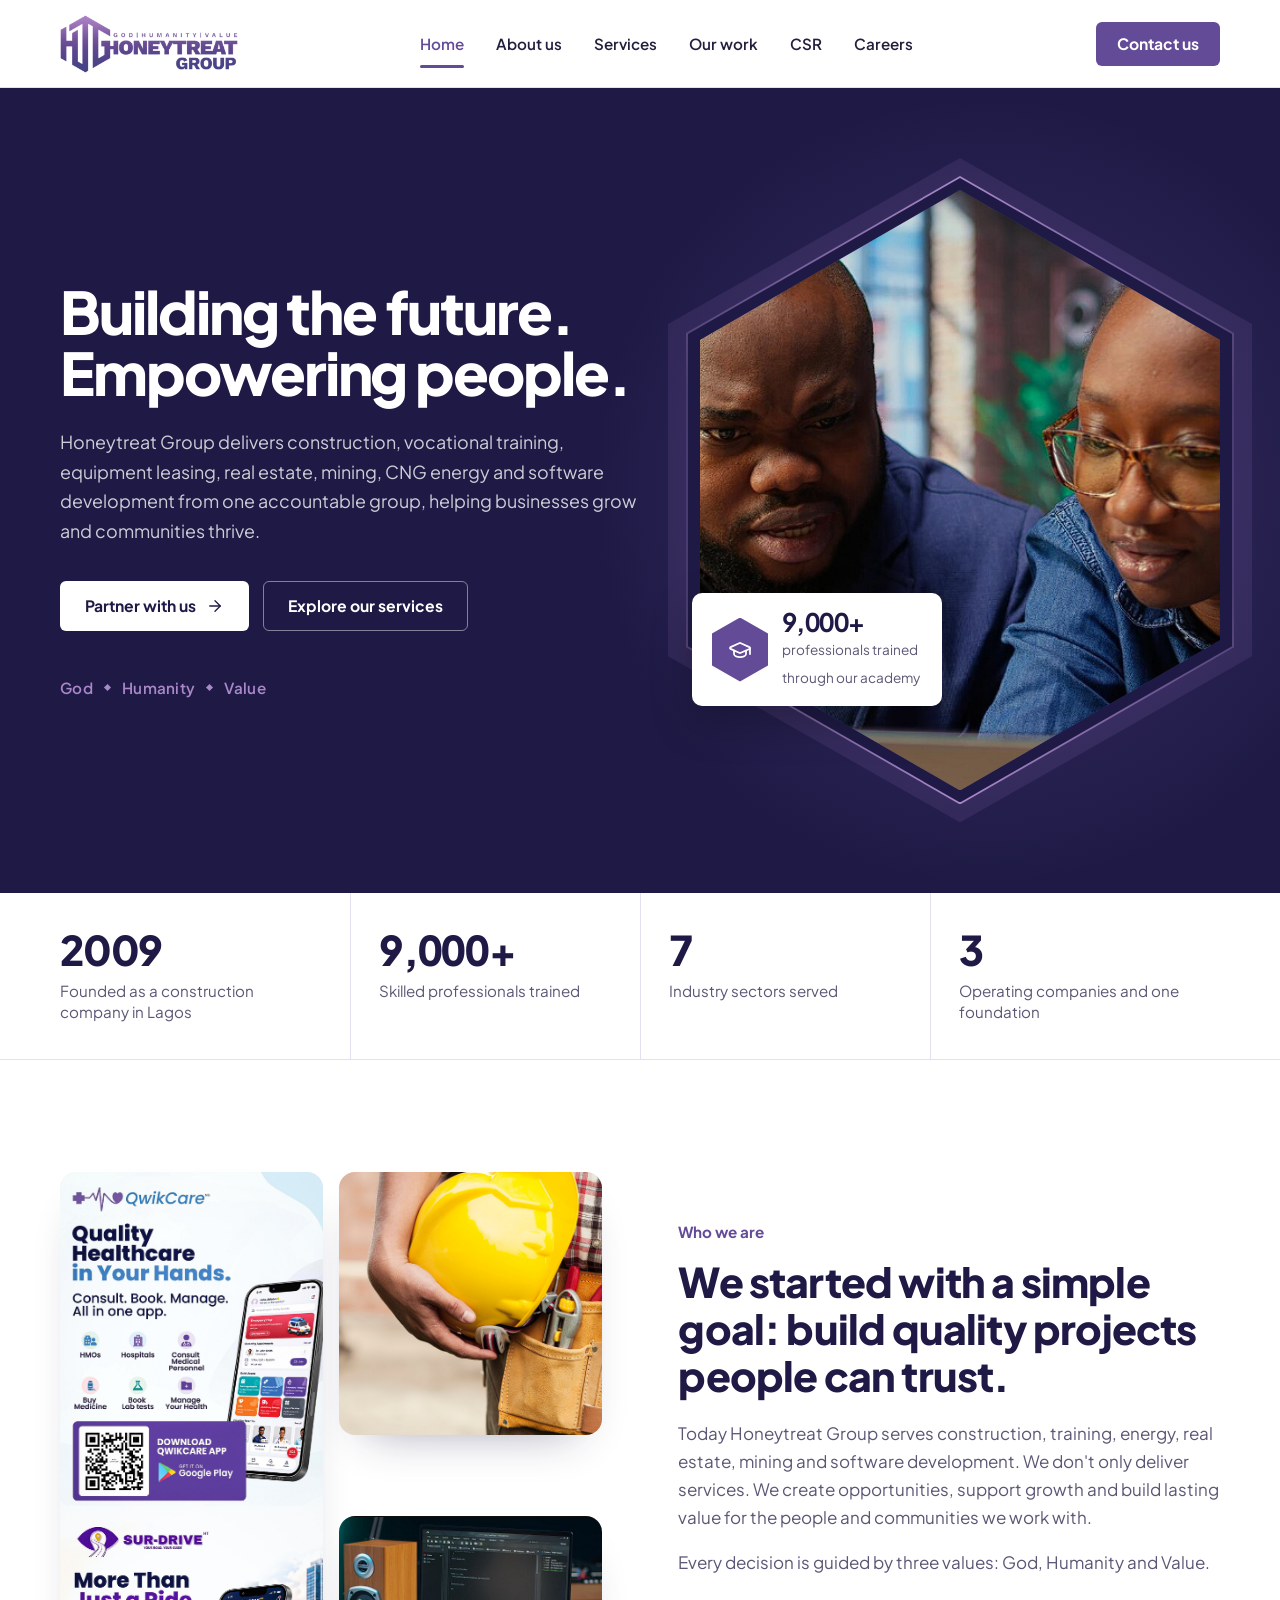
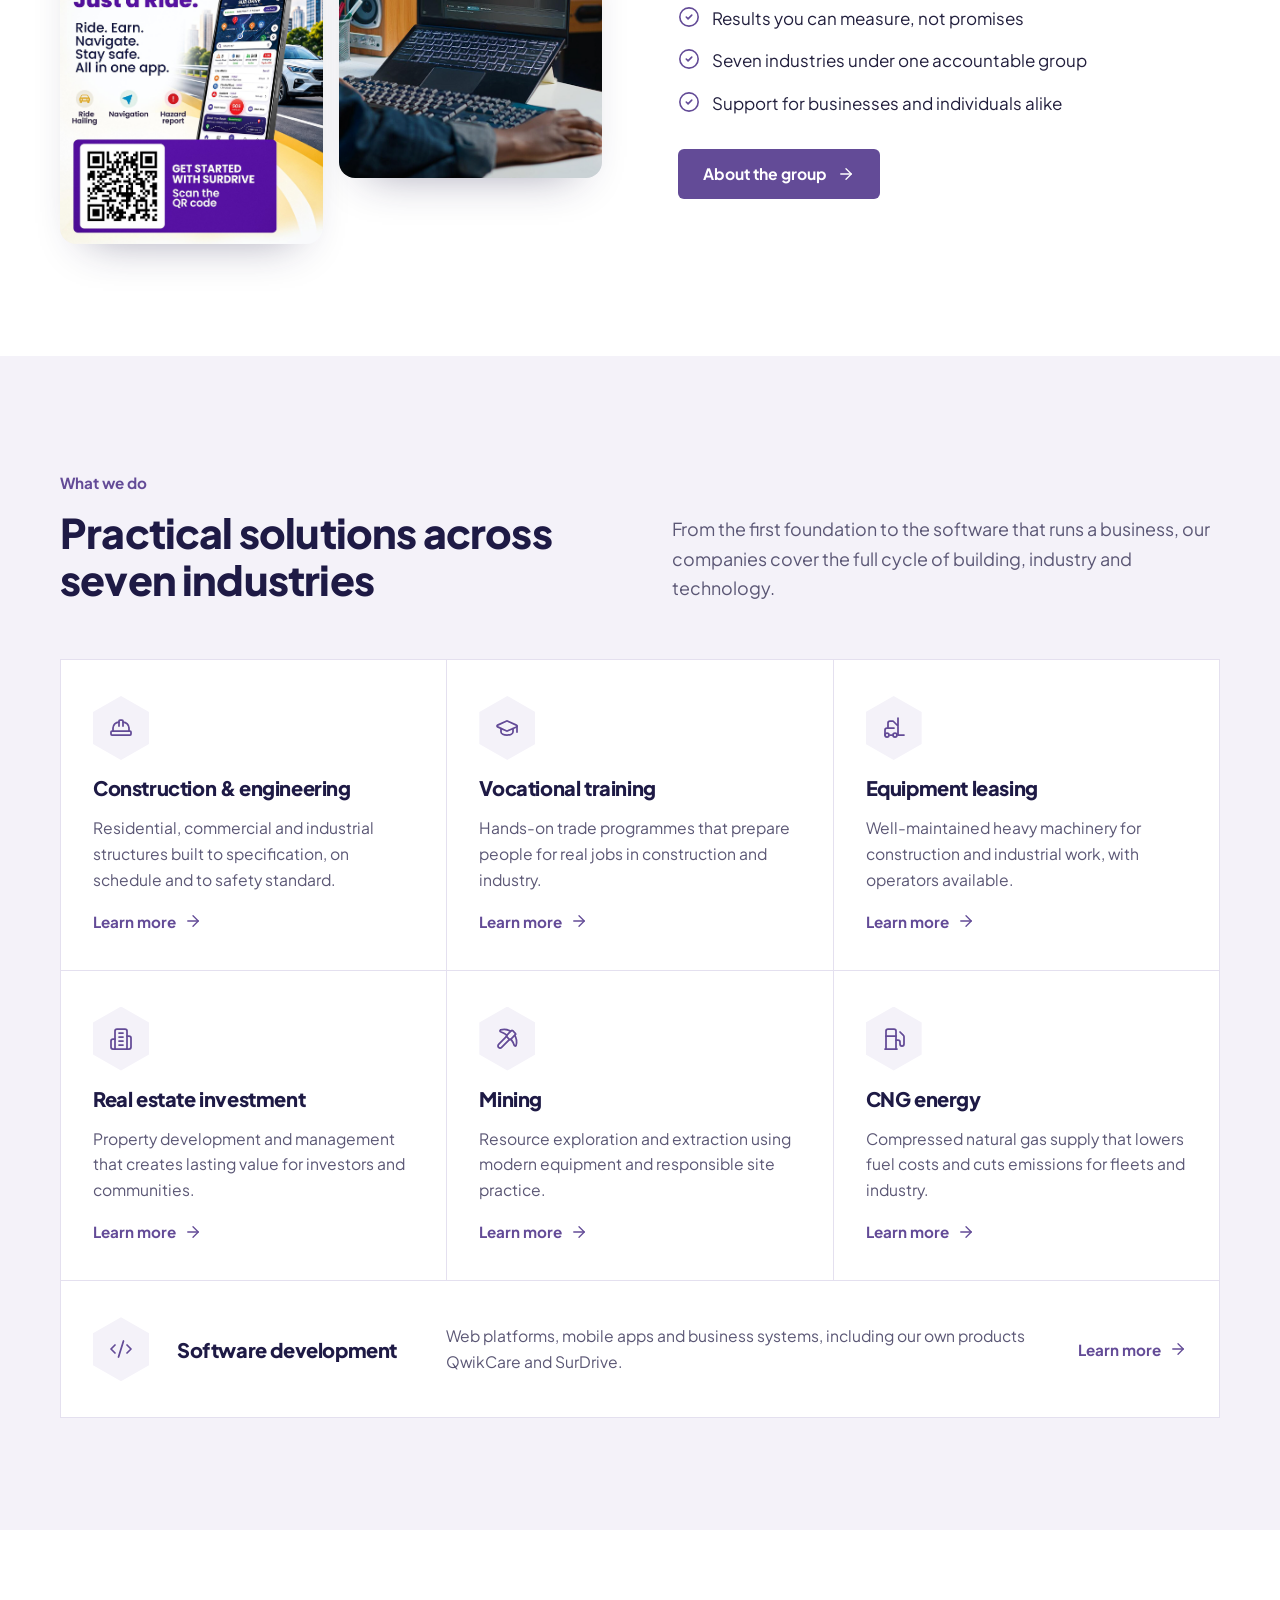
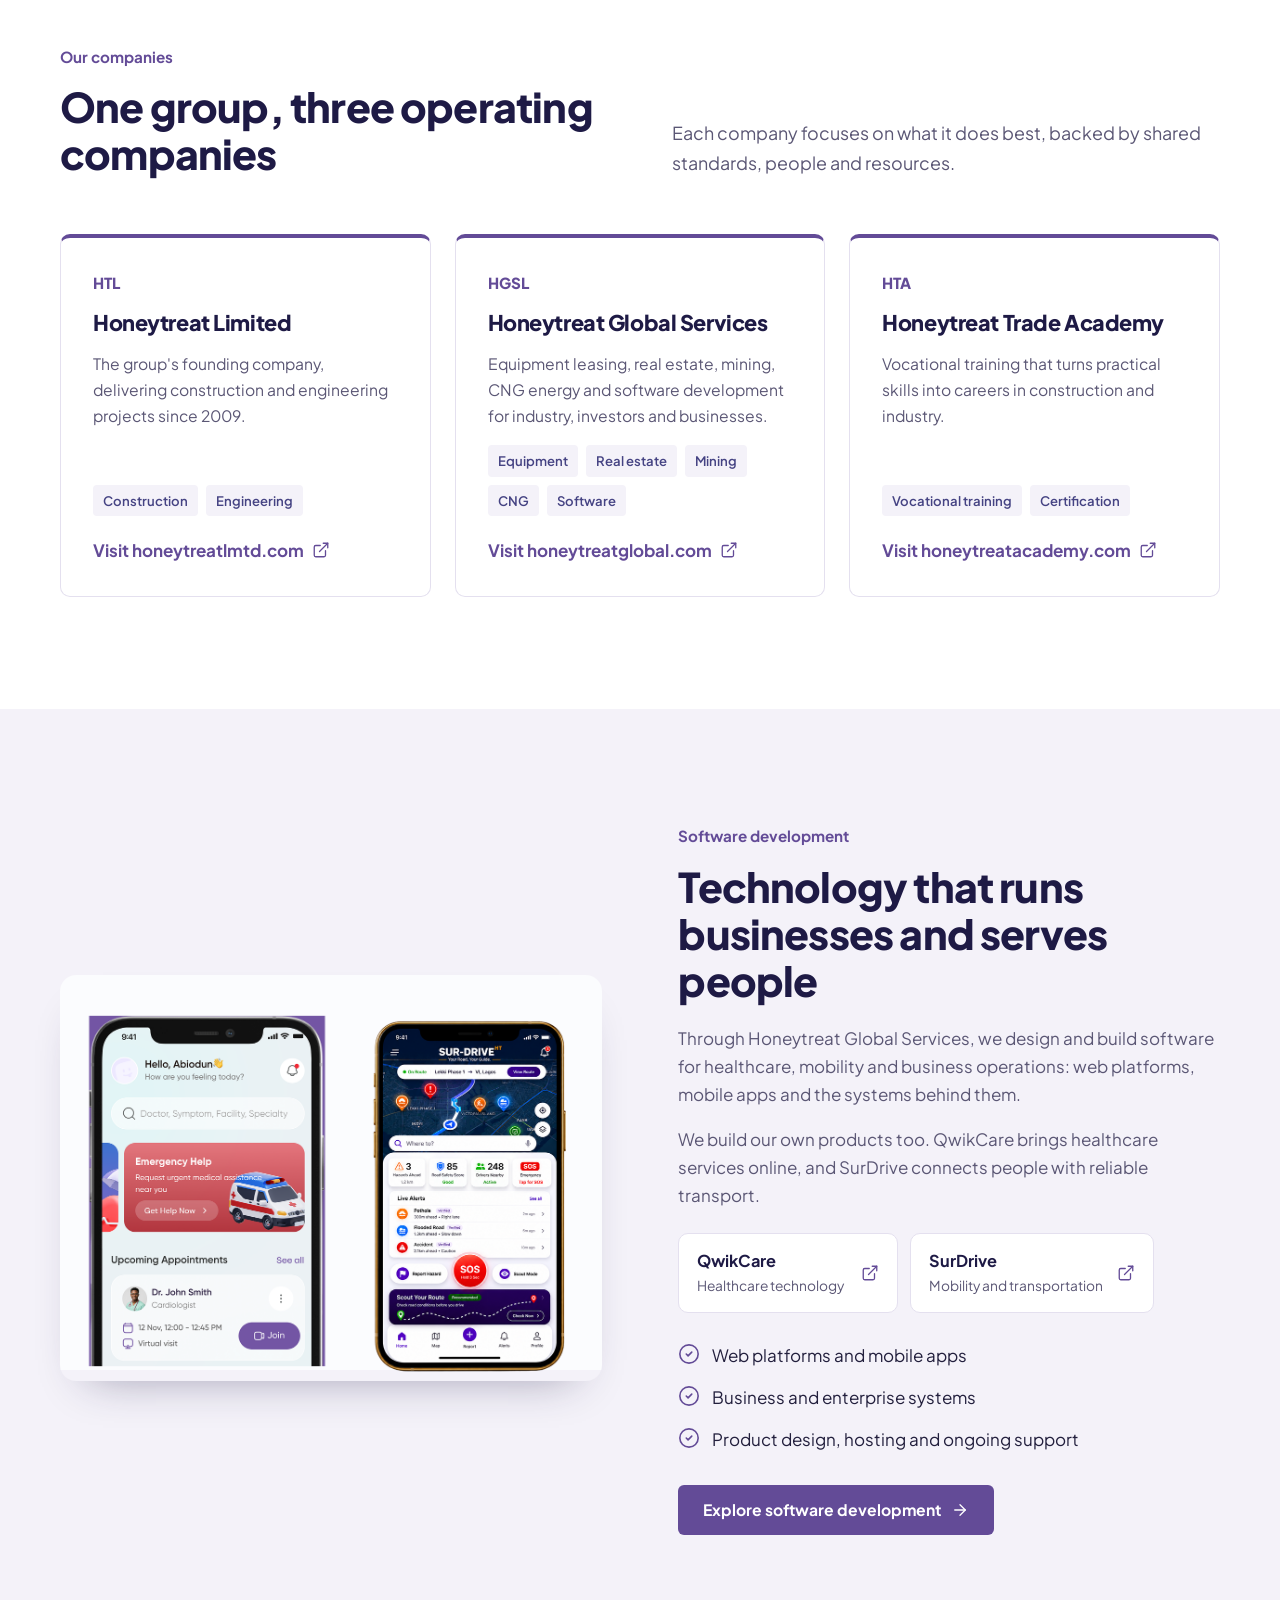
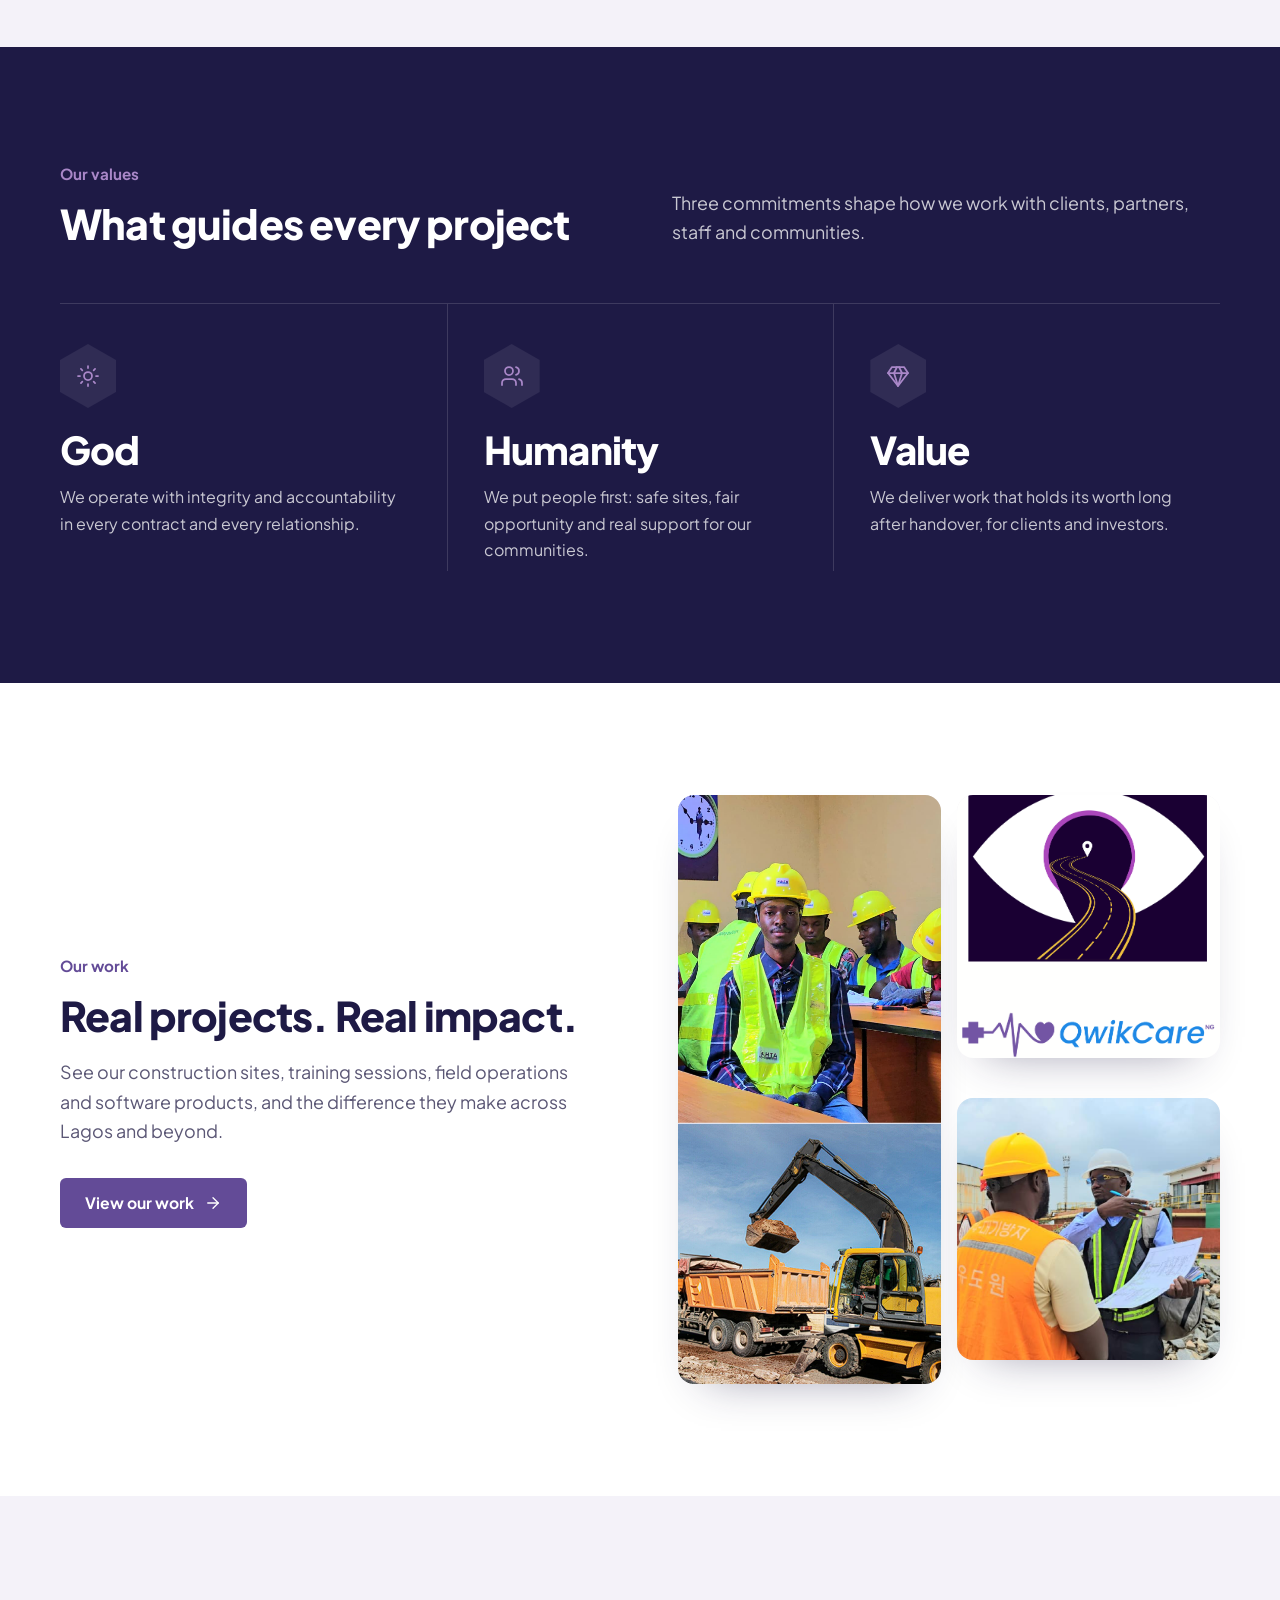
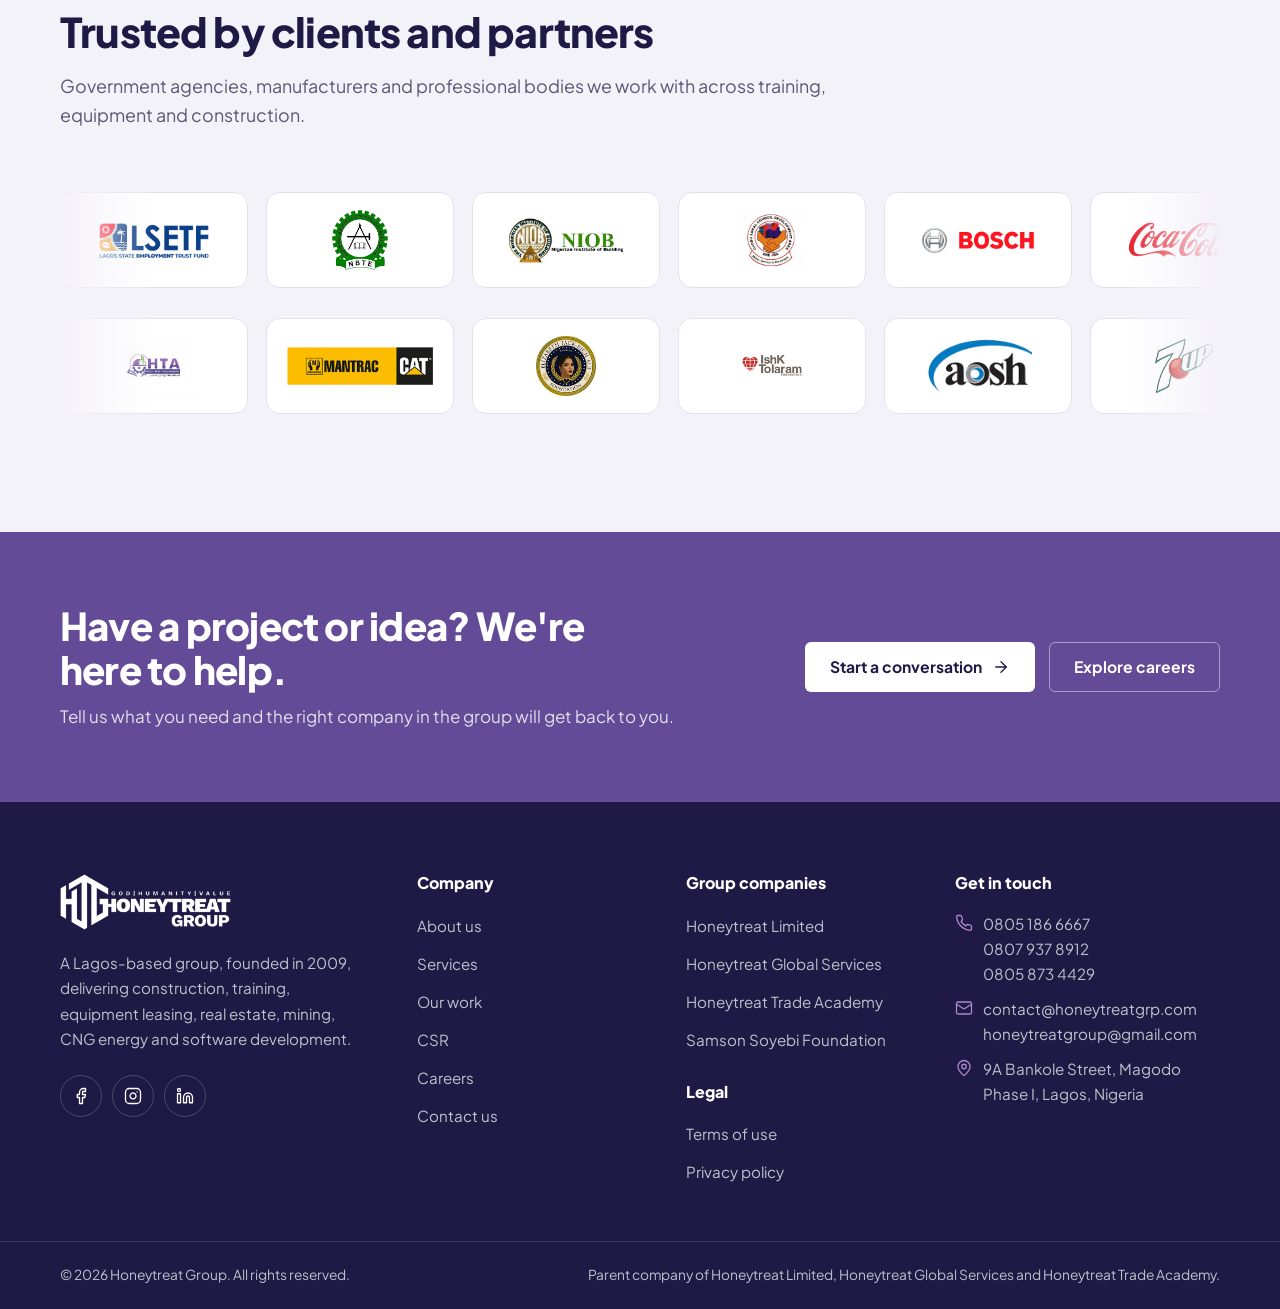
==== index.html @ 27838372 "Initial commit" ====
<!DOCTYPE html>
<html lang="en">
<head>
<meta charset="UTF-8">
<meta name="viewport" content="width=device-width, initial-scale=1">
<title>Honeytreat Group | Construction, training, energy and software in Nigeria</title>
<meta name="description" content="Honeytreat Group is a Lagos-based multi-industry group delivering construction, vocational training, equipment leasing, real estate, mining, CNG energy and software development since 2009.">
<meta name="theme-color" content="#1E1A45">
<link rel="canonical" href="https://honeytreatgrp.com/">
<meta property="og:type" content="website">
<meta property="og:site_name" content="Honeytreat Group">
<meta property="og:title" content="Honeytreat Group | Construction, training, energy and software in Nigeria">
<meta property="og:description" content="Honeytreat Group is a Lagos-based multi-industry group delivering construction, vocational training, equipment leasing, real estate, mining, CNG energy and software development since 2009.">
<meta property="og:url" content="https://honeytreatgrp.com/">
<meta property="og:image" content="https://honeytreatgrp.com/assets/img/htg-logo-color.png">
<meta name="robots" content="index, follow, max-image-preview:large, max-snippet:-1, max-video-preview:-1">
<meta name="author" content="Honeytreat Group">
<meta property="og:locale" content="en_NG">
<meta property="og:image:alt" content="Honeytreat Group logo">
<meta name="twitter:card" content="summary">
<link rel="icon" type="image/png" href="assets/img/favicon-64.png">
<link rel="apple-touch-icon" href="assets/img/apple-touch-icon.png">
<link rel="preconnect" href="https://fonts.googleapis.com">
<link rel="preconnect" href="https://fonts.gstatic.com" crossorigin>
<link href="https://fonts.googleapis.com/css2?family=Plus+Jakarta+Sans:wght@400;500;600;700;800&display=swap" rel="stylesheet">
<link rel="stylesheet" href="assets/css/styles.css">
<link rel="stylesheet" href="assets/css/enhancements.css">
<script src="assets/js/image-fallback.js"></script>
<script type="application/ld+json">
{
  "@context": "https://schema.org",
  "@graph": [
    {
      "@type": "Organization",
      "@id": "https://honeytreatgrp.com/#organization",
      "name": "Honeytreat Group",
      "alternateName": "HTG",
      "url": "https://honeytreatgrp.com/",
      "logo": "https://honeytreatgrp.com/assets/img/apple-touch-icon.png",
      "image": "https://honeytreatgrp.com/assets/img/htg-logo-color.png",
      "slogan": "Building the future. Empowering people.",
      "description": "Lagos-based multi-industry group, founded in 2009, delivering construction, vocational training, equipment leasing, real estate, mining, CNG energy and software development.",
      "sameAs": [
        "https://www.linkedin.com/company/honeytreat-group/",
        "https://www.instagram.com/honeytreatgroup/"
      ],
      "foundingDate": "2009",
      "email": "contact@honeytreatgrp.com",
      "telephone": "+2348051866667",
      "areaServed": { "@type": "Country", "name": "Nigeria" },
      "address": {
        "@type": "PostalAddress",
        "streetAddress": "9A Bankole Street, Magodo Phase I",
        "addressLocality": "Lagos",
        "addressRegion": "Lagos",
        "addressCountry": "NG"
      },
      "contactPoint": [
        { "@type": "ContactPoint", "telephone": "+2348051866667", "contactType": "customer service", "areaServed": "NG", "availableLanguage": "English" },
        { "@type": "ContactPoint", "telephone": "+2348079378912", "contactType": "sales", "areaServed": "NG", "availableLanguage": "English" }
      ],
      "subOrganization": [
        { "@type": "Organization", "name": "Honeytreat Limited", "url": "https://honeytreatlmtd.com" },
        { "@type": "Organization", "name": "Honeytreat Global Services", "url": "https://honeytreatglobal.com" },
        { "@type": "EducationalOrganization", "name": "Honeytreat Trade Academy", "url": "https://honeytreatacademy.com" },
        { "@type": "NGO", "name": "Samson Soyebi Foundation", "url": "https://samsonsoyebi.com" }
      ],
      "hasOfferCatalog": {
        "@type": "OfferCatalog",
        "name": "Honeytreat Group services",
        "itemListElement": [
          { "@type": "Offer", "itemOffered": { "@type": "Service", "name": "Construction and engineering", "url": "https://honeytreatgrp.com/services.html#construction" } },
          { "@type": "Offer", "itemOffered": { "@type": "Service", "name": "Vocational training", "url": "https://honeytreatgrp.com/services.html#training" } },
          { "@type": "Offer", "itemOffered": { "@type": "Service", "name": "Equipment leasing", "url": "https://honeytreatgrp.com/services.html#leasing" } },
          { "@type": "Offer", "itemOffered": { "@type": "Service", "name": "Real estate investment", "url": "https://honeytreatgrp.com/services.html#real-estate" } },
          { "@type": "Offer", "itemOffered": { "@type": "Service", "name": "Mining", "url": "https://honeytreatgrp.com/services.html#mining" } },
          { "@type": "Offer", "itemOffered": { "@type": "Service", "name": "CNG energy", "url": "https://honeytreatgrp.com/services.html#cng" } },
          { "@type": "Offer", "itemOffered": { "@type": "Service", "name": "Software development", "url": "https://honeytreatgrp.com/services.html#software" } }
        ]
      }
    },
    {
      "@type": "WebSite",
      "@id": "https://honeytreatgrp.com/#website",
      "url": "https://honeytreatgrp.com/",
      "name": "Honeytreat Group",
      "inLanguage": "en-NG",
      "publisher": { "@id": "https://honeytreatgrp.com/#organization" }
    }
  ]
}
</script>
</head>
<body>
<a class="skip-link" href="#main">Skip to content</a>
<header class="site-header">
  <div class="container header-inner">
    <a class="brand" href="index.html" aria-label="Honeytreat Group home">
      <img src="assets/img/htg-logo-color.png" alt="Honeytreat Group" width="177" height="58">
    </a>
    <nav class="main-nav" aria-label="Main"><a href="index.html" aria-current="page">Home</a><a href="about.html">About us</a><a href="services.html">Services</a><a href="work.html">Our work</a><a href="csr.html">CSR</a><a href="careers.html">Careers</a></nav>
    <a class="btn btn-primary header-cta" href="contact.html">Contact us</a>
    <button class="nav-toggle" type="button" aria-controls="mobile-nav" aria-expanded="false" aria-label="Open menu">
      <svg class="icon i-open"  viewBox="0 0 24 24" fill="none" stroke="currentColor" stroke-width="1.75" stroke-linecap="round" stroke-linejoin="round" aria-hidden="true" focusable="false"><path d="M4 6h16"/><path d="M4 12h16"/><path d="M4 18h16"/></svg><svg class="icon i-close" style="display:none"  viewBox="0 0 24 24" fill="none" stroke="currentColor" stroke-width="1.75" stroke-linecap="round" stroke-linejoin="round" aria-hidden="true" focusable="false"><path d="M18 6 6 18"/><path d="m6 6 12 12"/></svg>
    </button>
  </div>
</header>
<nav class="mobile-nav" id="mobile-nav" aria-label="Mobile">
  <a class="m-link" href="index.html" aria-current="page"><span>Home</span><svg class="icon icon-sm"  viewBox="0 0 24 24" fill="none" stroke="currentColor" stroke-width="1.75" stroke-linecap="round" stroke-linejoin="round" aria-hidden="true" focusable="false"><path d="M5 12h14"/><path d="m12 5 7 7-7 7"/></svg></a><a class="m-link" href="about.html"><span>About us</span><svg class="icon icon-sm"  viewBox="0 0 24 24" fill="none" stroke="currentColor" stroke-width="1.75" stroke-linecap="round" stroke-linejoin="round" aria-hidden="true" focusable="false"><path d="M5 12h14"/><path d="m12 5 7 7-7 7"/></svg></a><a class="m-link" href="services.html"><span>Services</span><svg class="icon icon-sm"  viewBox="0 0 24 24" fill="none" stroke="currentColor" stroke-width="1.75" stroke-linecap="round" stroke-linejoin="round" aria-hidden="true" focusable="false"><path d="M5 12h14"/><path d="m12 5 7 7-7 7"/></svg></a><a class="m-link" href="work.html"><span>Our work</span><svg class="icon icon-sm"  viewBox="0 0 24 24" fill="none" stroke="currentColor" stroke-width="1.75" stroke-linecap="round" stroke-linejoin="round" aria-hidden="true" focusable="false"><path d="M5 12h14"/><path d="m12 5 7 7-7 7"/></svg></a><a class="m-link" href="csr.html"><span>CSR</span><svg class="icon icon-sm"  viewBox="0 0 24 24" fill="none" stroke="currentColor" stroke-width="1.75" stroke-linecap="round" stroke-linejoin="round" aria-hidden="true" focusable="false"><path d="M5 12h14"/><path d="m12 5 7 7-7 7"/></svg></a><a class="m-link" href="careers.html"><span>Careers</span><svg class="icon icon-sm"  viewBox="0 0 24 24" fill="none" stroke="currentColor" stroke-width="1.75" stroke-linecap="round" stroke-linejoin="round" aria-hidden="true" focusable="false"><path d="M5 12h14"/><path d="m12 5 7 7-7 7"/></svg></a>
  <a class="m-link" href="contact.html"><span>Contact us</span><svg class="icon icon-sm"  viewBox="0 0 24 24" fill="none" stroke="currentColor" stroke-width="1.75" stroke-linecap="round" stroke-linejoin="round" aria-hidden="true" focusable="false"><path d="M5 12h14"/><path d="m12 5 7 7-7 7"/></svg></a>
  <a class="btn btn-primary btn-block" href="tel:08051866667"><svg class="icon"  viewBox="0 0 24 24" fill="none" stroke="currentColor" stroke-width="1.75" stroke-linecap="round" stroke-linejoin="round" aria-hidden="true" focusable="false"><path d="M22 16.92v3a2 2 0 0 1-2.18 2 19.79 19.79 0 0 1-8.63-3.07 19.5 19.5 0 0 1-6-6 19.79 19.79 0 0 1-3.07-8.67A2 2 0 0 1 4.11 2h3a2 2 0 0 1 2 1.72 12.84 12.84 0 0 0 .7 2.81 2 2 0 0 1-.45 2.11L8.09 9.91a16 16 0 0 0 6 6l1.27-1.27a2 2 0 0 1 2.11-.45 12.84 12.84 0 0 0 2.81.7A2 2 0 0 1 22 16.92z"/></svg><span>Call 0805 186 6667</span></a>
  <div class="m-contact"><a href="mailto:contact@honeytreatgrp.com">contact@honeytreatgrp.com</a><span>9A Bankole Street, Magodo Phase I, Lagos, Nigeria</span></div>
  <div class="socials m-socials"><a href="#" aria-label="Honeytreat Group on Facebook"><svg class="icon"  viewBox="0 0 24 24" fill="none" stroke="currentColor" stroke-width="1.75" stroke-linecap="round" stroke-linejoin="round" aria-hidden="true" focusable="false"><path d="M18 2h-3a5 5 0 0 0-5 5v3H7v4h3v8h4v-8h3l1-4h-4V7a1 1 0 0 1 1-1h3z"/></svg></a><a href="https://www.instagram.com/honeytreatgroup/" target="_blank" rel="me noopener" aria-label="Honeytreat Group on Instagram (opens in a new tab)"><svg class="icon"  viewBox="0 0 24 24" fill="none" stroke="currentColor" stroke-width="1.75" stroke-linecap="round" stroke-linejoin="round" aria-hidden="true" focusable="false"><rect x="2" y="2" width="20" height="20" rx="5"/><path d="M16 11.37A4 4 0 1 1 12.63 8 4 4 0 0 1 16 11.37z"/><path d="M17.5 6.5h.01"/></svg></a><a href="https://www.linkedin.com/company/honeytreat-group/" target="_blank" rel="me noopener" aria-label="Honeytreat Group on LinkedIn (opens in a new tab)"><svg class="icon"  viewBox="0 0 24 24" fill="none" stroke="currentColor" stroke-width="1.75" stroke-linecap="round" stroke-linejoin="round" aria-hidden="true" focusable="false"><path d="M16 8a6 6 0 0 1 6 6v7h-4v-7a2 2 0 0 0-2-2 2 2 0 0 0-2 2v7h-4v-7a6 6 0 0 1 6-6z"/><rect x="2" y="9" width="4" height="12"/><circle cx="4" cy="4" r="2"/></svg></a></div>
</nav>
<main id="main">
<section class="hero">
  <div class="container hero-grid">
    <div class="hero-seq">
      <h1 class="display"><span>Building the future.</span> <span>Empowering people.</span></h1>
      <p class="lead">Honeytreat Group delivers construction, vocational training, equipment leasing, real estate, mining, CNG energy and software development from one accountable group, helping businesses grow and communities thrive.</p>
      <div class="btn-row">
        <a class="btn btn-light" href="contact.html"><span>Partner with us</span><svg class="icon"  viewBox="0 0 24 24" fill="none" stroke="currentColor" stroke-width="1.75" stroke-linecap="round" stroke-linejoin="round" aria-hidden="true" focusable="false"><path d="M5 12h14"/><path d="m12 5 7 7-7 7"/></svg></a>
        <a class="btn btn-ghost-light" href="services.html">Explore our services</a>
      </div>
      <div class="hero-values" aria-label="Our values"><span>God</span><i></i><span>Humanity</span><i></i><span>Value</span></div>
    </div>
    <div class="hex-media">
      <div class="hex-outline" aria-hidden="true"></div>
      <div class="hex-img"><img src="assets/img/site/home-hero.jpg" data-fallback="https://images.unsplash.com/photo-1504307651254-35680f356dfd?auto=format&fit=crop&w=1000&q=80" alt="Honeytreat construction team on site" fetchpriority="high" width="520" height="600"></div>
      <div class="hex-badge"><span class="hex-icon solid"><svg class="icon"  viewBox="0 0 24 24" fill="none" stroke="currentColor" stroke-width="1.75" stroke-linecap="round" stroke-linejoin="round" aria-hidden="true" focusable="false"><path d="M21.42 10.922a1 1 0 0 0-.019-1.838L12.83 5.18a2 2 0 0 0-1.66 0L2.6 9.08a1 1 0 0 0 0 1.832l8.57 3.908a2 2 0 0 0 1.66 0z"/><path d="M22 10v6"/><path d="M6 12.5V16a6 3 0 0 0 12 0v-3.5"/></svg></span><div><strong>9,000+</strong><span>professionals trained through our academy</span></div></div>
    </div>
  </div>
</section>

<section class="facts" aria-label="Group at a glance">
  <div class="container facts-grid">
    <div class="fact"><strong>2009</strong><span>Founded as a construction company in Lagos</span></div>
    <div class="fact"><strong>9,000+</strong><span>Skilled professionals trained</span></div>
    <div class="fact"><strong>7</strong><span>Industry sectors served</span></div>
    <div class="fact"><strong>3</strong><span>Operating companies and one foundation</span></div>
  </div>
</section>

<section class="section">
  <div class="container split">
    <div class="mosaic">
      <div class="media ratio-3-4"><img src="assets/img/site/home-about-1.jpg" data-fallback="https://images.unsplash.com/photo-1504307651254-35680f356dfd?auto=format&fit=crop&w=700&q=80" alt="Construction crew reviewing plans" loading="lazy" width="350" height="467"></div>
      <div class="media ratio-1"><img src="assets/img/site/home-about-2.jpg" data-fallback="https://images.unsplash.com/photo-1524178232363-1fb2b075b655?auto=format&fit=crop&w=500&q=80" alt="Trainees in a classroom session" loading="lazy" width="250" height="250"></div>
      <div class="media ratio-1"><img src="assets/img/site/home-about-3.jpg" data-fallback="https://images.unsplash.com/photo-1486325212027-8081e485255e?auto=format&fit=crop&w=500&q=80" alt="Completed commercial building" loading="lazy" width="250" height="250"></div>
    </div>
    <div>
      <span class="kicker">Who we are</span>
      <h2 class="h2">We started with a simple goal: build quality projects people can trust.</h2>
      <div class="prose" style="margin-top:20px">
        <p>Today Honeytreat Group serves construction, training, energy, real estate, mining and software development. We don't only deliver services. We create opportunities, support growth and build lasting value for the people and communities we work with.</p>
        <p>Every decision is guided by three values: God, Humanity and Value.</p>
      </div>
      <ul class="checks">
        <li><svg class="icon"  viewBox="0 0 24 24" fill="none" stroke="currentColor" stroke-width="1.75" stroke-linecap="round" stroke-linejoin="round" aria-hidden="true" focusable="false"><circle cx="12" cy="12" r="10"/><path d="m9 12 2 2 4-4"/></svg><span>Results you can measure, not promises</span></li>
        <li><svg class="icon"  viewBox="0 0 24 24" fill="none" stroke="currentColor" stroke-width="1.75" stroke-linecap="round" stroke-linejoin="round" aria-hidden="true" focusable="false"><circle cx="12" cy="12" r="10"/><path d="m9 12 2 2 4-4"/></svg><span>Seven industries under one accountable group</span></li>
        <li><svg class="icon"  viewBox="0 0 24 24" fill="none" stroke="currentColor" stroke-width="1.75" stroke-linecap="round" stroke-linejoin="round" aria-hidden="true" focusable="false"><circle cx="12" cy="12" r="10"/><path d="m9 12 2 2 4-4"/></svg><span>Support for businesses and individuals alike</span></li>
      </ul>
      <div class="btn-row" style="margin-top:32px"><a class="btn btn-primary" href="about.html"><span>About the group</span><svg class="icon"  viewBox="0 0 24 24" fill="none" stroke="currentColor" stroke-width="1.75" stroke-linecap="round" stroke-linejoin="round" aria-hidden="true" focusable="false"><path d="M5 12h14"/><path d="m12 5 7 7-7 7"/></svg></a></div>
    </div>
  </div>
</section>

<section class="section section-mist">
  <div class="container">
    <div class="section-head">
      <div><span class="kicker">What we do</span><h2 class="h2">Practical solutions across seven industries</h2></div>
      <p class="lead">From the first foundation to the software that runs a business, our companies cover the full cycle of building, industry and technology.</p>
    </div>
    <div class="sectors"><a class="sector" href="services.html#construction">
      <span class="hex-icon "><svg class="icon"  viewBox="0 0 24 24" fill="none" stroke="currentColor" stroke-width="1.75" stroke-linecap="round" stroke-linejoin="round" aria-hidden="true" focusable="false"><path d="M10 10V5a1 1 0 0 1 1-1h2a1 1 0 0 1 1 1v5"/><path d="M14 6a6 6 0 0 1 6 6v3"/><path d="M4 15v-3a6 6 0 0 1 6-6"/><rect x="2" y="15" width="20" height="4" rx="1"/></svg></span>
      <h3>Construction & engineering</h3>
      <p>Residential, commercial and industrial structures built to specification, on schedule and to safety standard.</p>
      <span class="text-link">Learn more<svg class="icon"  viewBox="0 0 24 24" fill="none" stroke="currentColor" stroke-width="1.75" stroke-linecap="round" stroke-linejoin="round" aria-hidden="true" focusable="false"><path d="M5 12h14"/><path d="m12 5 7 7-7 7"/></svg></span>
    </a><a class="sector" href="services.html#training">
      <span class="hex-icon "><svg class="icon"  viewBox="0 0 24 24" fill="none" stroke="currentColor" stroke-width="1.75" stroke-linecap="round" stroke-linejoin="round" aria-hidden="true" focusable="false"><path d="M21.42 10.922a1 1 0 0 0-.019-1.838L12.83 5.18a2 2 0 0 0-1.66 0L2.6 9.08a1 1 0 0 0 0 1.832l8.57 3.908a2 2 0 0 0 1.66 0z"/><path d="M22 10v6"/><path d="M6 12.5V16a6 3 0 0 0 12 0v-3.5"/></svg></span>
      <h3>Vocational training</h3>
      <p>Hands-on trade programmes that prepare people for real jobs in construction and industry.</p>
      <span class="text-link">Learn more<svg class="icon"  viewBox="0 0 24 24" fill="none" stroke="currentColor" stroke-width="1.75" stroke-linecap="round" stroke-linejoin="round" aria-hidden="true" focusable="false"><path d="M5 12h14"/><path d="m12 5 7 7-7 7"/></svg></span>
    </a><a class="sector" href="services.html#leasing">
      <span class="hex-icon "><svg class="icon"  viewBox="0 0 24 24" fill="none" stroke="currentColor" stroke-width="1.75" stroke-linecap="round" stroke-linejoin="round" aria-hidden="true" focusable="false"><path d="M12 12H5a2 2 0 0 0-2 2v5"/><circle cx="13" cy="19" r="2"/><circle cx="5" cy="19" r="2"/><path d="M8 19h3m5-17v17h6M6 12V7c0-1.1.9-2 2-2h3l5 5"/></svg></span>
      <h3>Equipment leasing</h3>
      <p>Well-maintained heavy machinery for construction and industrial work, with operators available.</p>
      <span class="text-link">Learn more<svg class="icon"  viewBox="0 0 24 24" fill="none" stroke="currentColor" stroke-width="1.75" stroke-linecap="round" stroke-linejoin="round" aria-hidden="true" focusable="false"><path d="M5 12h14"/><path d="m12 5 7 7-7 7"/></svg></span>
    </a><a class="sector" href="services.html#real-estate">
      <span class="hex-icon "><svg class="icon"  viewBox="0 0 24 24" fill="none" stroke="currentColor" stroke-width="1.75" stroke-linecap="round" stroke-linejoin="round" aria-hidden="true" focusable="false"><path d="M6 22V4a2 2 0 0 1 2-2h8a2 2 0 0 1 2 2v18Z"/><path d="M6 12H4a2 2 0 0 0-2 2v6a2 2 0 0 0 2 2h2"/><path d="M18 9h2a2 2 0 0 1 2 2v9a2 2 0 0 1-2 2h-2"/><path d="M10 6h4"/><path d="M10 10h4"/><path d="M10 14h4"/><path d="M10 18h4"/></svg></span>
      <h3>Real estate investment</h3>
      <p>Property development and management that creates lasting value for investors and communities.</p>
      <span class="text-link">Learn more<svg class="icon"  viewBox="0 0 24 24" fill="none" stroke="currentColor" stroke-width="1.75" stroke-linecap="round" stroke-linejoin="round" aria-hidden="true" focusable="false"><path d="M5 12h14"/><path d="m12 5 7 7-7 7"/></svg></span>
    </a><a class="sector" href="services.html#mining">
      <span class="hex-icon "><svg class="icon"  viewBox="0 0 24 24" fill="none" stroke="currentColor" stroke-width="1.75" stroke-linecap="round" stroke-linejoin="round" aria-hidden="true" focusable="false"><path d="M14.531 12.469 6.619 20.38a1 1 0 1 1-3-3l7.912-7.912"/><path d="M15.686 4.314A12.5 12.5 0 0 0 5.461 2.958 1 1 0 0 0 5.58 4.71a22 22 0 0 1 6.318 3.393"/><path d="M17.7 3.7a1 1 0 0 0-1.4 0l-4.6 4.6a1 1 0 0 0 0 1.4l2.6 2.6a1 1 0 0 0 1.4 0l4.6-4.6a1 1 0 0 0 0-1.4z"/><path d="M19.686 8.314a12.501 12.501 0 0 1 1.356 10.225 1 1 0 0 1-1.751-.119 22 22 0 0 0-3.393-6.319"/></svg></span>
      <h3>Mining</h3>
      <p>Resource exploration and extraction using modern equipment and responsible site practice.</p>
      <span class="text-link">Learn more<svg class="icon"  viewBox="0 0 24 24" fill="none" stroke="currentColor" stroke-width="1.75" stroke-linecap="round" stroke-linejoin="round" aria-hidden="true" focusable="false"><path d="M5 12h14"/><path d="m12 5 7 7-7 7"/></svg></span>
    </a><a class="sector" href="services.html#cng">
      <span class="hex-icon "><svg class="icon"  viewBox="0 0 24 24" fill="none" stroke="currentColor" stroke-width="1.75" stroke-linecap="round" stroke-linejoin="round" aria-hidden="true" focusable="false"><path d="M3 22h12"/><path d="M4 9h10"/><path d="M14 22V4a2 2 0 0 0-2-2H6a2 2 0 0 0-2 2v18"/><path d="M14 13h2a2 2 0 0 1 2 2v2a2 2 0 0 0 2 2a2 2 0 0 0 2-2V9.83a2 2 0 0 0-.59-1.42L18 5"/></svg></span>
      <h3>CNG energy</h3>
      <p>Compressed natural gas supply that lowers fuel costs and cuts emissions for fleets and industry.</p>
      <span class="text-link">Learn more<svg class="icon"  viewBox="0 0 24 24" fill="none" stroke="currentColor" stroke-width="1.75" stroke-linecap="round" stroke-linejoin="round" aria-hidden="true" focusable="false"><path d="M5 12h14"/><path d="m12 5 7 7-7 7"/></svg></span>
    </a><a class="sector is-wide" href="services.html#software">
      <span class="hex-icon "><svg class="icon"  viewBox="0 0 24 24" fill="none" stroke="currentColor" stroke-width="1.75" stroke-linecap="round" stroke-linejoin="round" aria-hidden="true" focusable="false"><path d="m18 16 4-4-4-4"/><path d="m6 8-4 4 4 4"/><path d="m14.5 4-5 16"/></svg></span>
      <h3>Software development</h3>
      <p>Web platforms, mobile apps and business systems, including our own products QwikCare and SurDrive.</p>
      <span class="text-link">Learn more<svg class="icon"  viewBox="0 0 24 24" fill="none" stroke="currentColor" stroke-width="1.75" stroke-linecap="round" stroke-linejoin="round" aria-hidden="true" focusable="false"><path d="M5 12h14"/><path d="m12 5 7 7-7 7"/></svg></span>
    </a></div>
  </div>
</section>

<section class="section">
  <div class="container">
    <div class="section-head">
      <div><span class="kicker">Our companies</span><h2 class="h2">One group, three operating companies</h2></div>
      <p class="lead">Each company focuses on what it does best, backed by shared standards, people and resources.</p>
    </div>
    <div class="companies"><article class="company">
      <span class="abbr">HTL</span>
      <h3>Honeytreat Limited</h3>
      <p>The group's founding company, delivering construction and engineering projects since 2009.</p>
      <ul><li>Construction</li><li>Engineering</li></ul>
      <a class="text-link" href="https://honeytreatlmtd.com" target="_blank" rel="noopener">Visit honeytreatlmtd.com<svg class="icon"  viewBox="0 0 24 24" fill="none" stroke="currentColor" stroke-width="1.75" stroke-linecap="round" stroke-linejoin="round" aria-hidden="true" focusable="false"><path d="M15 3h6v6"/><path d="M10 14 21 3"/><path d="M18 13v6a2 2 0 0 1-2 2H5a2 2 0 0 1-2-2V8a2 2 0 0 1 2-2h6"/></svg></a>
    </article><article class="company">
      <span class="abbr">HGSL</span>
      <h3>Honeytreat Global Services</h3>
      <p>Equipment leasing, real estate, mining, CNG energy and software development for industry, investors and businesses.</p>
      <ul><li>Equipment</li><li>Real estate</li><li>Mining</li><li>CNG</li><li>Software</li></ul>
      <a class="text-link" href="https://honeytreatglobal.com" target="_blank" rel="noopener">Visit honeytreatglobal.com<svg class="icon"  viewBox="0 0 24 24" fill="none" stroke="currentColor" stroke-width="1.75" stroke-linecap="round" stroke-linejoin="round" aria-hidden="true" focusable="false"><path d="M15 3h6v6"/><path d="M10 14 21 3"/><path d="M18 13v6a2 2 0 0 1-2 2H5a2 2 0 0 1-2-2V8a2 2 0 0 1 2-2h6"/></svg></a>
    </article><article class="company">
      <span class="abbr">HTA</span>
      <h3>Honeytreat Trade Academy</h3>
      <p>Vocational training that turns practical skills into careers in construction and industry.</p>
      <ul><li>Vocational training</li><li>Certification</li></ul>
      <a class="text-link" href="https://honeytreatacademy.com" target="_blank" rel="noopener">Visit honeytreatacademy.com<svg class="icon"  viewBox="0 0 24 24" fill="none" stroke="currentColor" stroke-width="1.75" stroke-linecap="round" stroke-linejoin="round" aria-hidden="true" focusable="false"><path d="M15 3h6v6"/><path d="M10 14 21 3"/><path d="M18 13v6a2 2 0 0 1-2 2H5a2 2 0 0 1-2-2V8a2 2 0 0 1 2-2h6"/></svg></a>
    </article></div>
  </div>
</section>

<section class="section section-mist" id="software-development">
  <div class="container split">
    <div class="media ratio-4-3"><img src="assets/img/site/home-software.jpg" data-fallback="https://images.unsplash.com/photo-1461749280684-dccba630e2f6?auto=format&fit=crop&w=1000&q=80" alt="Software developers building a web platform" loading="lazy" width="600" height="450"></div>
    <div>
      <span class="kicker">Software development</span>
      <h2 class="h2">Technology that runs businesses and serves people</h2>
      <div class="prose" style="margin-top:20px"><p>Through Honeytreat Global Services, we design and build software for healthcare, mobility and business operations: web platforms, mobile apps and the systems behind them.</p><p>We build our own products too. QwikCare brings healthcare services online, and SurDrive connects people with reliable transport.</p></div>
      <ul class="product-links" aria-label="Our software products">
        <li><a href="https://qwikcare.org" target="_blank" rel="noopener"><strong>QwikCare</strong><span>Healthcare technology</span><svg class="icon"  viewBox="0 0 24 24" fill="none" stroke="currentColor" stroke-width="1.75" stroke-linecap="round" stroke-linejoin="round" aria-hidden="true" focusable="false"><path d="M15 3h6v6"/><path d="M10 14 21 3"/><path d="M18 13v6a2 2 0 0 1-2 2H5a2 2 0 0 1-2-2V8a2 2 0 0 1 2-2h6"/></svg></a></li>
        <li><a href="https://surdrive.org" target="_blank" rel="noopener"><strong>SurDrive</strong><span>Mobility and transportation</span><svg class="icon"  viewBox="0 0 24 24" fill="none" stroke="currentColor" stroke-width="1.75" stroke-linecap="round" stroke-linejoin="round" aria-hidden="true" focusable="false"><path d="M15 3h6v6"/><path d="M10 14 21 3"/><path d="M18 13v6a2 2 0 0 1-2 2H5a2 2 0 0 1-2-2V8a2 2 0 0 1 2-2h6"/></svg></a></li>
      </ul>
      <ul class="checks">
        <li><svg class="icon"  viewBox="0 0 24 24" fill="none" stroke="currentColor" stroke-width="1.75" stroke-linecap="round" stroke-linejoin="round" aria-hidden="true" focusable="false"><circle cx="12" cy="12" r="10"/><path d="m9 12 2 2 4-4"/></svg><span>Web platforms and mobile apps</span></li>
        <li><svg class="icon"  viewBox="0 0 24 24" fill="none" stroke="currentColor" stroke-width="1.75" stroke-linecap="round" stroke-linejoin="round" aria-hidden="true" focusable="false"><circle cx="12" cy="12" r="10"/><path d="m9 12 2 2 4-4"/></svg><span>Business and enterprise systems</span></li>
        <li><svg class="icon"  viewBox="0 0 24 24" fill="none" stroke="currentColor" stroke-width="1.75" stroke-linecap="round" stroke-linejoin="round" aria-hidden="true" focusable="false"><circle cx="12" cy="12" r="10"/><path d="m9 12 2 2 4-4"/></svg><span>Product design, hosting and ongoing support</span></li>
      </ul>
      <div class="btn-row" style="margin-top:32px"><a class="btn btn-primary" href="services.html#software"><span>Explore software development</span><svg class="icon"  viewBox="0 0 24 24" fill="none" stroke="currentColor" stroke-width="1.75" stroke-linecap="round" stroke-linejoin="round" aria-hidden="true" focusable="false"><path d="M5 12h14"/><path d="m12 5 7 7-7 7"/></svg></a></div>
    </div>
  </div>
</section>

<section class="section section-ink">
  <div class="container">
    <div class="section-head">
      <div><span class="kicker on-dark">Our values</span><h2 class="h2">What guides every project</h2></div>
      <p class="lead">Three commitments shape how we work with clients, partners, staff and communities.</p>
    </div>
    <div class="values">
      <div class="value"><span class="hex-icon on-ink"><svg class="icon"  viewBox="0 0 24 24" fill="none" stroke="currentColor" stroke-width="1.75" stroke-linecap="round" stroke-linejoin="round" aria-hidden="true" focusable="false"><circle cx="12" cy="12" r="4"/><path d="M12 2v2"/><path d="M12 20v2"/><path d="m4.93 4.93 1.41 1.41"/><path d="m17.66 17.66 1.41 1.41"/><path d="M2 12h2"/><path d="M20 12h2"/><path d="m6.34 17.66-1.41 1.41"/><path d="m19.07 4.93-1.41 1.41"/></svg></span><h3>God</h3><p>We operate with integrity and accountability in every contract and every relationship.</p></div>
      <div class="value"><span class="hex-icon on-ink"><svg class="icon"  viewBox="0 0 24 24" fill="none" stroke="currentColor" stroke-width="1.75" stroke-linecap="round" stroke-linejoin="round" aria-hidden="true" focusable="false"><path d="M16 21v-2a4 4 0 0 0-4-4H6a4 4 0 0 0-4 4v2"/><circle cx="9" cy="7" r="4"/><path d="M22 21v-2a4 4 0 0 0-3-3.87"/><path d="M16 3.13a4 4 0 0 1 0 7.75"/></svg></span><h3>Humanity</h3><p>We put people first: safe sites, fair opportunity and real support for our communities.</p></div>
      <div class="value"><span class="hex-icon on-ink"><svg class="icon"  viewBox="0 0 24 24" fill="none" stroke="currentColor" stroke-width="1.75" stroke-linecap="round" stroke-linejoin="round" aria-hidden="true" focusable="false"><path d="M6 3h12l4 6-10 13L2 9Z"/><path d="M11 3 8 9l4 13 4-13-3-6"/><path d="M2 9h20"/></svg></span><h3>Value</h3><p>We deliver work that holds its worth long after handover, for clients and investors.</p></div>
    </div>
  </div>
</section>

<section class="section">
  <div class="container split">
    <div>
      <span class="kicker">Our work</span>
      <h2 class="h2">Real projects. Real impact.</h2>
      <p class="lead" style="margin-top:18px">See our construction sites, training sessions, field operations and software products, and the difference they make across Lagos and beyond.</p>
      <div class="btn-row" style="margin-top:32px"><a class="btn btn-primary" href="work.html"><span>View our work</span><svg class="icon"  viewBox="0 0 24 24" fill="none" stroke="currentColor" stroke-width="1.75" stroke-linecap="round" stroke-linejoin="round" aria-hidden="true" focusable="false"><path d="M5 12h14"/><path d="m12 5 7 7-7 7"/></svg></a></div>
    </div>
    <div class="mosaic">
      <div class="media ratio-3-4"><img src="assets/img/site/home-work-1.jpg" data-fallback="https://images.unsplash.com/photo-1581094794329-c8112a89af12?auto=format&fit=crop&w=700&q=80" alt="Industrial operations" loading="lazy" width="350" height="467"></div>
      <div class="media ratio-1"><img src="assets/img/site/home-work-2.jpg" data-fallback="https://images.unsplash.com/photo-1572120360610-d971b9d7767c?auto=format&fit=crop&w=500&q=80" alt="Heavy equipment on site" loading="lazy" width="250" height="250"></div>
      <div class="media ratio-1"><img src="assets/img/site/home-work-3.jpg" data-fallback="https://images.unsplash.com/photo-1498050108023-c5249f4df085?auto=format&fit=crop&w=500&q=80" alt="Software development work" loading="lazy" width="250" height="250"></div>
    </div>
  </div>
</section>
<section class="section section-mist">
  <div class="container">
    <div class="section-head stack"><h2 class="h2">Trusted by clients and partners</h2>
    <p class="lead">Government agencies, manufacturers and professional bodies we work with across training, equipment and construction.</p></div>
    <div data-partners></div>
  </div>
</section>
<section class="cta-band">
  <div class="container cta-inner">
    <div><h2>Have a project or idea? We're here to help.</h2><p>Tell us what you need and the right company in the group will get back to you.</p></div>
    <div class="btn-row"><a class="btn btn-light" href="contact.html"><span>Start a conversation</span><svg class="icon"  viewBox="0 0 24 24" fill="none" stroke="currentColor" stroke-width="1.75" stroke-linecap="round" stroke-linejoin="round" aria-hidden="true" focusable="false"><path d="M5 12h14"/><path d="m12 5 7 7-7 7"/></svg></a><a class="btn btn-ghost-light" href="careers.html">Explore careers</a></div>
  </div>
</section>
</main>
<footer class="site-footer">
  <div class="container footer-top">
    <div class="footer-brand">
      <img src="assets/img/htg-logo-white.png" alt="Honeytreat Group" width="171" height="56">
      <p>A Lagos-based group, founded in 2009, delivering construction, training, equipment leasing, real estate, mining, CNG energy and software development.</p>
      <div class="socials"><a href="#" aria-label="Honeytreat Group on Facebook"><svg class="icon"  viewBox="0 0 24 24" fill="none" stroke="currentColor" stroke-width="1.75" stroke-linecap="round" stroke-linejoin="round" aria-hidden="true" focusable="false"><path d="M18 2h-3a5 5 0 0 0-5 5v3H7v4h3v8h4v-8h3l1-4h-4V7a1 1 0 0 1 1-1h3z"/></svg></a><a href="https://www.instagram.com/honeytreatgroup/" target="_blank" rel="me noopener" aria-label="Honeytreat Group on Instagram (opens in a new tab)"><svg class="icon"  viewBox="0 0 24 24" fill="none" stroke="currentColor" stroke-width="1.75" stroke-linecap="round" stroke-linejoin="round" aria-hidden="true" focusable="false"><rect x="2" y="2" width="20" height="20" rx="5"/><path d="M16 11.37A4 4 0 1 1 12.63 8 4 4 0 0 1 16 11.37z"/><path d="M17.5 6.5h.01"/></svg></a><a href="https://www.linkedin.com/company/honeytreat-group/" target="_blank" rel="me noopener" aria-label="Honeytreat Group on LinkedIn (opens in a new tab)"><svg class="icon"  viewBox="0 0 24 24" fill="none" stroke="currentColor" stroke-width="1.75" stroke-linecap="round" stroke-linejoin="round" aria-hidden="true" focusable="false"><path d="M16 8a6 6 0 0 1 6 6v7h-4v-7a2 2 0 0 0-2-2 2 2 0 0 0-2 2v7h-4v-7a6 6 0 0 1 6-6z"/><rect x="2" y="9" width="4" height="12"/><circle cx="4" cy="4" r="2"/></svg></a></div>
    </div>
    <div class="footer-col">
      <h2>Company</h2>
      <ul><li><a href="about.html">About us</a></li><li><a href="services.html">Services</a></li><li><a href="work.html">Our work</a></li><li><a href="csr.html">CSR</a></li><li><a href="careers.html">Careers</a></li><li><a href="contact.html">Contact us</a></li></ul>
    </div>
    <div class="footer-col">
      <h2>Group companies</h2>
      <ul>
        <li><a href="https://honeytreatlmtd.com" rel="noopener" target="_blank">Honeytreat Limited</a></li>
        <li><a href="https://honeytreatglobal.com" rel="noopener" target="_blank">Honeytreat Global Services</a></li>
        <li><a href="https://honeytreatacademy.com" rel="noopener" target="_blank">Honeytreat Trade Academy</a></li>
        <li><a href="https://samsonsoyebi.com" rel="noopener" target="_blank">Samson Soyebi Foundation</a></li>
      </ul>
      <h2 class="footer-sub">Legal</h2>
      <ul><li><a href="terms.html">Terms of use</a></li><li><a href="privacy.html">Privacy policy</a></li></ul>
    </div>
    <div class="footer-col">
      <h2>Get in touch</h2>
      <ul class="footer-contact">
        <li><svg class="icon"  viewBox="0 0 24 24" fill="none" stroke="currentColor" stroke-width="1.75" stroke-linecap="round" stroke-linejoin="round" aria-hidden="true" focusable="false"><path d="M22 16.92v3a2 2 0 0 1-2.18 2 19.79 19.79 0 0 1-8.63-3.07 19.5 19.5 0 0 1-6-6 19.79 19.79 0 0 1-3.07-8.67A2 2 0 0 1 4.11 2h3a2 2 0 0 1 2 1.72 12.84 12.84 0 0 0 .7 2.81 2 2 0 0 1-.45 2.11L8.09 9.91a16 16 0 0 0 6 6l1.27-1.27a2 2 0 0 1 2.11-.45 12.84 12.84 0 0 0 2.81.7A2 2 0 0 1 22 16.92z"/></svg><span><a href="tel:08051866667">0805 186 6667</a><br><a href="tel:08079378912">0807 937 8912</a><br><a href="tel:08058734429">0805 873 4429</a><br></span></li>
        <li><svg class="icon"  viewBox="0 0 24 24" fill="none" stroke="currentColor" stroke-width="1.75" stroke-linecap="round" stroke-linejoin="round" aria-hidden="true" focusable="false"><rect x="2" y="4" width="20" height="16" rx="2"/><path d="m22 7-8.97 5.7a1.94 1.94 0 0 1-2.06 0L2 7"/></svg><span><a href="mailto:contact@honeytreatgrp.com">contact@honeytreatgrp.com</a><br><a href="mailto:honeytreatgroup@gmail.com">honeytreatgroup@gmail.com</a><br></span></li>
        <li><svg class="icon"  viewBox="0 0 24 24" fill="none" stroke="currentColor" stroke-width="1.75" stroke-linecap="round" stroke-linejoin="round" aria-hidden="true" focusable="false"><path d="M20 10c0 4.993-5.539 10.193-7.399 11.799a1 1 0 0 1-1.202 0C9.539 20.193 4 14.993 4 10a8 8 0 0 1 16 0"/><circle cx="12" cy="10" r="3"/></svg><span>9A Bankole Street, Magodo Phase I, Lagos, Nigeria</span></li>
      </ul>
    </div>
  </div>
  <div class="footer-bottom">
    <div class="container">
      <span>&copy; <span data-year>2026</span> Honeytreat Group. All rights reserved.</span>
      <span>Parent company of Honeytreat Limited, Honeytreat Global Services and Honeytreat Trade Academy.</span>
    </div>
  </div>
</footer>
<script src="assets/js/main.js" defer></script>
<script src="assets/js/motion.js" defer></script>
<script src="assets/js/partners.js" defer></script>
</body>
</html>
---- assets/css/styles.css ----
/* =========================================================
   Honeytreat Group — shared stylesheet
   Palette taken from the official HTG logo gradient.
   ========================================================= */
:root {
  --ink: #1E1A45;          /* deepest brand tone: hero, footer */
  --indigo: #454383;       /* logo base */
  --violet: #634B97;       /* logo mid: primary actions */
  --violet-dark: #4F3B7E;
  --lilac: #A987C8;        /* logo top: accents on dark */
  --lilac-soft: #D9CCEA;
  --mist: #F4F2F9;         /* alternate section background */
  --line: #E4E0EF;
  --text: #221F3D;
  --muted: #5B5775;
  --white: #FFFFFF;
  --success: #1F7A4D;
  --danger: #B42318;

  --font: "Plus Jakarta Sans", "Segoe UI", Roboto, Helvetica, Arial, sans-serif;

  --container: 1240px;
  --gutter: clamp(20px, 4vw, 40px);
  --header-h: 88px;
  --radius-sm: 6px;
  --radius: 10px;
  --radius-lg: 16px;
  --shadow: 0 1px 2px rgba(30, 26, 69, .06), 0 8px 24px rgba(30, 26, 69, .06);
  --hex: polygon(50% 0, 100% 25%, 100% 75%, 50% 100%, 0 75%, 0 25%);
}

*, *::before, *::after { box-sizing: border-box; }
html { scroll-behavior: smooth; -webkit-text-size-adjust: 100%; }
body {
  margin: 0;
  font-family: var(--font);
  font-size: 17px;
  line-height: 1.65;
  color: var(--text);
  background: var(--white);
  -webkit-font-smoothing: antialiased;
}
img { max-width: 100%; display: block; }
a { color: var(--violet); }
h1, h2, h3, h4 { margin: 0; line-height: 1.15; letter-spacing: -0.02em; color: var(--ink); font-weight: 800; }
p { margin: 0; }
ul { margin: 0; padding: 0; }
button, input, select, textarea { font: inherit; color: inherit; }
:focus-visible { outline: 3px solid var(--lilac); outline-offset: 2px; border-radius: 4px; }
.skip-link { position: absolute; left: -999px; top: 8px; z-index: 2000; background: var(--ink); color: #fff; padding: 10px 16px; border-radius: var(--radius-sm); }
.skip-link:focus { left: 8px; }
.sr-only { position: absolute; width: 1px; height: 1px; overflow: hidden; clip: rect(0 0 0 0); white-space: nowrap; }

.container { max-width: var(--container); margin: 0 auto; padding: 0 var(--gutter); }
.icon { width: 24px; height: 24px; flex-shrink: 0; }
.icon-sm { width: 18px; height: 18px; }

/* ---------- Type scale ---------- */
.display { font-size: clamp(2.4rem, 4.6vw, 3.9rem); font-weight: 800; letter-spacing: -0.035em; line-height: 1.04; }
.h2 { font-size: clamp(1.9rem, 3.2vw, 2.75rem); }
.h3 { font-size: 1.3rem; letter-spacing: -0.01em; }
.lead { font-size: clamp(1.05rem, 1.4vw, 1.2rem); color: var(--muted); max-width: 60ch; }
.kicker { display: inline-block; font-size: .95rem; font-weight: 700; color: var(--violet); margin-bottom: 14px; }
.on-dark .kicker, .kicker.on-dark { color: var(--lilac); }
.prose p + p { margin-top: 1em; }
.prose p { color: var(--muted); max-width: 64ch; }

/* ---------- Buttons ---------- */
.btn {
  display: inline-flex; align-items: center; justify-content: center; gap: 10px;
  min-height: 50px; padding: 0 24px; border-radius: var(--radius-sm);
  font-weight: 700; font-size: .98rem; text-decoration: none; cursor: pointer;
  border: 1.5px solid transparent; transition: background-color .2s, color .2s, border-color .2s;
}
.btn .icon { width: 18px; height: 18px; transition: transform .2s; }
.btn:hover .icon { transform: translateX(3px); }
.btn-primary { background: var(--violet); color: #fff; }
.btn-primary:hover { background: var(--violet-dark); }
.btn-outline { border-color: var(--violet); color: var(--violet); background: transparent; }
.btn-outline:hover { background: var(--violet); color: #fff; }
.btn-light { background: #fff; color: var(--ink); }
.btn-light:hover { background: var(--lilac-soft); }
.btn-ghost-light { border-color: rgba(255,255,255,.45); color: #fff; background: transparent; }
.btn-ghost-light:hover { border-color: #fff; background: rgba(255,255,255,.08); }
.btn-block { width: 100%; }
.btn-row { display: flex; flex-wrap: wrap; gap: 14px; }
.text-link { display: inline-flex; align-items: center; gap: 8px; font-weight: 700; text-decoration: none; color: var(--violet); }
.text-link .icon { width: 18px; height: 18px; transition: transform .2s; }
.text-link:hover .icon { transform: translateX(3px); }

/* ---------- Header ---------- */
.site-header {
  position: sticky; top: 0; z-index: 1000; height: var(--header-h);
  background: rgba(255,255,255,.97); border-bottom: 1px solid var(--line);
  transition: box-shadow .2s;
}
.site-header.is-scrolled { box-shadow: 0 6px 24px rgba(30,26,69,.08); }
.header-inner { height: 100%; display: flex; align-items: center; justify-content: space-between; gap: 24px; }
.brand { display: inline-flex; align-items: center; }
.brand img { height: 58px; width: auto; }
.main-nav { display: flex; align-items: center; gap: 4px; }
.main-nav a {
  position: relative; padding: 10px 14px; text-decoration: none;
  font-weight: 600; font-size: .95rem; color: var(--text); border-radius: var(--radius-sm);
}
.main-nav a:hover { color: var(--violet); background: var(--mist); }
.main-nav a[aria-current="page"] { color: var(--violet); }
.main-nav a[aria-current="page"]::after {
  content: ""; position: absolute; left: 14px; right: 14px; bottom: -2px; height: 3px;
  background: var(--violet); border-radius: 2px;
}
.header-cta { min-height: 44px; padding: 0 20px; }
.header-cta[aria-current="page"] { background: var(--ink); }
.nav-toggle { display: none; background: none; border: 0; padding: 10px; margin-right: -10px; cursor: pointer; color: var(--ink); }
.nav-toggle .icon { width: 28px; height: 28px; }

.mobile-nav { display: none; }

@media (max-width: 1080px) {
  :root { --header-h: 68px; }
  .brand img { height: 46px; }
  .main-nav, .header-cta { display: none; }
  .nav-toggle { display: inline-flex; }
  .mobile-nav {
    display: flex; flex-direction: column; position: fixed; inset: var(--header-h) 0 0 0;
    background: #fff; padding: 20px var(--gutter) 32px; overflow-y: auto;
    transform: translateX(100%); visibility: hidden; transition: transform .3s ease, visibility .3s;
    z-index: 999;
  }
  .mobile-nav.is-open { transform: none; visibility: visible; }
  .mobile-nav a.m-link {
    display: flex; justify-content: space-between; align-items: center;
    padding: 18px 4px; border-bottom: 1px solid var(--line);
    font-size: 1.2rem; font-weight: 700; color: var(--ink); text-decoration: none;
  }
  .mobile-nav a.m-link[aria-current="page"] { color: var(--violet); }
  .mobile-nav a.m-link[aria-current="page"]::before {
    content: ""; width: 4px; height: 24px; background: var(--violet); border-radius: 2px; margin-right: 12px;
  }
  .mobile-nav a.m-link span { flex: 1; }
  .mobile-nav .btn { margin-top: 28px; }
  .mobile-nav .m-contact { margin-top: 28px; color: var(--muted); font-size: .95rem; display: grid; gap: 6px; }
  .mobile-nav .m-contact a { color: var(--muted); text-decoration: none; }
  body.nav-open { overflow: hidden; }
}

/* ---------- Hero (home) ---------- */
.hero { background: var(--ink); color: #fff; position: relative; overflow: hidden; }
.hero-grid {
  display: grid; grid-template-columns: minmax(0, 1.05fr) minmax(0, .95fr); gap: 56px;
  align-items: center; padding-top: clamp(56px, 8vw, 104px); padding-bottom: clamp(56px, 8vw, 104px);
}
.hero h1 { color: #fff; }
.hero h1 span { display: block; }
.hero .lead { color: rgba(255,255,255,.78); margin-top: 24px; max-width: 52ch; }
.hero .btn-row { margin-top: 36px; }
.hero-values { margin-top: 44px; display: flex; gap: 12px; align-items: center; color: var(--lilac); font-weight: 600; font-size: .95rem; letter-spacing: .02em; }
.hero-values i { width: 5px; height: 5px; background: var(--lilac); transform: rotate(45deg); display: inline-block; }

.hex-media { position: relative; width: 100%; max-width: 520px; justify-self: end; aspect-ratio: 0.866; }
.hex-media .hex-outline {
  position: absolute; inset: 0; clip-path: var(--hex); background: var(--lilac);
  transform: translate(22px, -18px); opacity: .9;
}
.hex-media .hex-outline::after { content: ""; position: absolute; inset: 3px; clip-path: var(--hex); background: var(--ink); }
.hex-media .hex-img { position: absolute; inset: 0; clip-path: var(--hex); overflow: hidden; background: var(--indigo); }
.hex-media .hex-img img { width: 100%; height: 100%; object-fit: cover; }
.hex-media .hex-badge {
  position: absolute; left: -8px; bottom: 14%; background: #fff; color: var(--ink);
  padding: 16px 20px; border-radius: var(--radius); box-shadow: 0 16px 40px rgba(0,0,0,.25);
  display: flex; align-items: center; gap: 14px; max-width: 250px;
}
.hex-badge strong { display: block; font-size: 1.6rem; line-height: 1; letter-spacing: -0.02em; }
.hex-badge span { font-size: .85rem; color: var(--muted); line-height: 1.35; }

/* single orchestrated load sequence */
@media (prefers-reduced-motion: no-preference) {
  .hero-seq > * { opacity: 0; transform: translateY(16px); animation: rise .7s cubic-bezier(.2,.7,.2,1) forwards; }
  .hero-seq > *:nth-child(2) { animation-delay: .08s; }
  .hero-seq > *:nth-child(3) { animation-delay: .16s; }
  .hero-seq > *:nth-child(4) { animation-delay: .24s; }
  .hero-seq > *:nth-child(5) { animation-delay: .32s; }
  .hex-media { animation: hexin 1s .15s cubic-bezier(.2,.7,.2,1) both; }
  @keyframes rise { to { opacity: 1; transform: none; } }
  @keyframes hexin { from { opacity: 0; transform: scale(.94); } to { opacity: 1; transform: none; } }
}

/* ---------- Inner page hero ---------- */
.page-hero { background: var(--ink); color: #fff; overflow: hidden; }
.page-hero-grid {
  display: grid; grid-template-columns: minmax(0, 1.3fr) minmax(0, .7fr); gap: 48px; align-items: center;
  padding-top: clamp(48px, 7vw, 88px); padding-bottom: clamp(48px, 7vw, 88px);
}
.page-hero h1 { color: #fff; font-size: clamp(2.2rem, 4.4vw, 3.5rem); letter-spacing: -0.03em; max-width: 20ch; }
.page-hero .lead { color: rgba(255,255,255,.78); margin-top: 20px; }
.page-hero .btn-row { margin-top: 32px; }
.page-hero .hex-media { max-width: 320px; }
.page-hero .hex-media .hex-outline { transform: translate(14px, -12px); }

/* ---------- Sections ---------- */
.section { padding: clamp(64px, 9vw, 112px) 0; }
.section-mist { background: var(--mist); }
.section-ink { background: var(--ink); color: #fff; }
.section-ink h2, .section-ink h3 { color: #fff; }
.section-ink .lead, .section-ink p { color: rgba(255,255,255,.76); }
.section-head { display: grid; grid-template-columns: minmax(0, 1fr) minmax(0, 1fr); gap: 32px 64px; align-items: end; margin-bottom: 56px; }
.section-head .lead { justify-self: start; }
.section-head.stack { grid-template-columns: 1fr; gap: 16px; }
.split { display: grid; grid-template-columns: 1fr 1fr; gap: clamp(40px, 6vw, 88px); align-items: center; }
.split.top { align-items: start; }

/* hexagon icon tile — the brand motif */
.hex-icon {
  width: 56px; height: 64px; clip-path: var(--hex); background: var(--mist);
  display: grid; place-items: center; color: var(--violet); flex-shrink: 0;
}
.hex-icon.solid { background: var(--violet); color: #fff; }
.hex-icon.on-ink { background: rgba(255,255,255,.08); color: var(--lilac); }

/* ---------- Facts strip ---------- */
.facts { border-bottom: 1px solid var(--line); }
.facts-grid { display: grid; grid-template-columns: repeat(4, 1fr); }
.fact { padding: 36px 28px; border-left: 1px solid var(--line); }
.fact:first-child { border-left: 0; padding-left: 0; }
.fact strong { display: block; font-size: clamp(2rem, 3.2vw, 2.6rem); font-weight: 800; color: var(--ink); letter-spacing: -0.03em; line-height: 1; }
.fact span { display: block; margin-top: 10px; color: var(--muted); font-size: .95rem; line-height: 1.4; }

/* ---------- Group companies ---------- */
.companies { display: grid; grid-template-columns: repeat(3, 1fr); gap: 24px; }
.company {
  display: flex; flex-direction: column; gap: 16px; padding: 32px; background: #fff;
  border: 1px solid var(--line); border-top: 4px solid var(--violet); border-radius: var(--radius);
}
.company .abbr { font-weight: 800; color: var(--violet); font-size: .95rem; }
.company h3 { font-size: 1.35rem; }
.company p { color: var(--muted); font-size: .98rem; flex: 1; }
.company ul { list-style: none; display: flex; flex-wrap: wrap; gap: 8px; }
.company li { font-size: .82rem; font-weight: 600; background: var(--mist); color: var(--indigo); padding: 5px 10px; border-radius: 4px; }
.company .text-link { margin-top: 4px; }
.company.is-foundation { border-top-color: var(--lilac); }

/* ---------- Sectors ---------- */
.sectors { display: grid; grid-template-columns: repeat(3, 1fr); border-top: 1px solid var(--line); border-left: 1px solid var(--line); }
.sector {
  padding: 36px 32px; border-right: 1px solid var(--line); border-bottom: 1px solid var(--line);
  text-decoration: none; color: inherit; display: flex; flex-direction: column; gap: 16px; background: #fff;
  transition: background-color .2s;
}
.sector:hover { background: var(--mist); }
.sector:hover .hex-icon { background: var(--violet); color: #fff; }
.sector h3 { font-size: 1.25rem; }
.sector p { color: var(--muted); font-size: .98rem; flex: 1; }
.sector .text-link { font-size: .95rem; }

/* ---------- Values ---------- */
.values { display: grid; grid-template-columns: repeat(3, 1fr); gap: 0; border-top: 1px solid rgba(255,255,255,.14); }
.value { padding: 40px 36px 8px 0; }
.value + .value { padding-left: 36px; border-left: 1px solid rgba(255,255,255,.14); }
.value h3 { font-size: clamp(1.8rem, 3vw, 2.4rem); letter-spacing: -0.02em; margin: 20px 0 12px; }
.value p { font-size: 1rem; }

/* ---------- Check list ---------- */
.checks { list-style: none; display: grid; gap: 14px; margin-top: 28px; }
.checks li { display: flex; gap: 12px; align-items: flex-start; }
.checks .icon { width: 22px; height: 22px; color: var(--violet); margin-top: 2px; }
.section-ink .checks .icon { color: var(--lilac); }
.section-ink .checks li { color: rgba(255,255,255,.88); }

/* ---------- Media ---------- */
.media { border-radius: var(--radius-lg); overflow: hidden; background: var(--mist); }
.media img { width: 100%; height: 100%; object-fit: cover; }
.ratio-4-3 { aspect-ratio: 4 / 3; }
.ratio-1 { aspect-ratio: 1; }
.ratio-3-4 { aspect-ratio: 3 / 4; }
.mosaic { display: grid; grid-template-columns: 1fr 1fr; gap: 16px; }
.mosaic .media:first-child { grid-row: span 2; aspect-ratio: auto; }
.mosaic .media:first-child img { height: 100%; }

/* ---------- Partners ---------- */
.partners { display: grid; grid-template-columns: repeat(5, 1fr); border-top: 1px solid var(--line); border-left: 1px solid var(--line); }
.partner {
  display: grid; place-items: center; min-height: 96px; padding: 16px; text-align: center;
  border-right: 1px solid var(--line); border-bottom: 1px solid var(--line);
  font-weight: 700; color: var(--muted); font-size: 1rem; background: #fff;
}
.partner small { display: block; font-weight: 500; font-size: .78rem; color: var(--muted); opacity: .8; }

/* ---------- CTA band ---------- */
.cta-band { background: var(--violet); color: #fff; }
.cta-inner { display: flex; align-items: center; justify-content: space-between; gap: 32px; padding-block: clamp(48px, 6vw, 72px); flex-wrap: wrap; }
.cta-inner h2 { color: #fff; font-size: clamp(1.7rem, 3vw, 2.4rem); max-width: 22ch; }
.cta-inner p { color: rgba(255,255,255,.82); margin-top: 10px; max-width: 52ch; }

/* ---------- Timeline (about) ---------- */
.timeline { list-style: none; position: relative; display: grid; gap: 0; }
.timeline li { display: grid; grid-template-columns: 96px 1fr; gap: 24px; padding: 0 0 36px; position: relative; }
.timeline li::before { content: ""; position: absolute; left: 95px; top: 8px; bottom: 0; width: 1px; background: var(--line); }
.timeline li:last-child::before { display: none; }
.timeline .year { font-weight: 800; color: var(--violet); font-size: 1.05rem; }
.timeline .body { padding-left: 24px; position: relative; }
.timeline .body::before { content: ""; position: absolute; left: -29px; top: 6px; width: 11px; height: 12px; clip-path: var(--hex); background: var(--violet); }
.timeline h3 { font-size: 1.15rem; margin-bottom: 6px; }
.timeline p { color: var(--muted); font-size: .98rem; }

/* ---------- Mission / vision ---------- */
.mv { display: grid; grid-template-columns: 1fr 1fr; gap: 24px; }
.mv-item { padding: 40px; background: #fff; border-radius: var(--radius); border: 1px solid var(--line); display: grid; gap: 16px; align-content: start; }
.mv-item h3 { font-size: 1.4rem; }
.mv-item p { color: var(--muted); }

/* ---------- Structure (about) ---------- */
.org { display: grid; gap: 0; justify-items: center; }
.org-parent { background: var(--ink); color: #fff; border-radius: var(--radius); padding: 24px 32px; display: flex; align-items: center; gap: 18px; }
.org-parent img { height: 56px; width: auto; }
.org-stem { width: 1px; height: 28px; background: var(--lilac); }
.org-children { width: 100%; display: grid; grid-template-columns: repeat(4, 1fr); gap: 16px; position: relative; padding-top: 28px; }
.org-children::before { content: ""; position: absolute; top: 0; left: 12.5%; right: 12.5%; height: 1px; background: var(--lilac); }
.org-node { background: #fff; border: 1px solid var(--line); border-radius: var(--radius); padding: 22px; position: relative; }
.org-node::before { content: ""; position: absolute; top: -29px; left: 50%; width: 1px; height: 28px; background: var(--lilac); }
.org-node strong { display: block; font-size: 1.02rem; color: var(--ink); }
.org-node span { display: block; color: var(--muted); font-size: .9rem; margin-top: 6px; line-height: 1.45; }

/* ---------- Services page ---------- */
.subnav { position: sticky; top: var(--header-h); z-index: 50; background: #fff; border-bottom: 1px solid var(--line); }
.subnav-inner { display: flex; gap: 6px; overflow-x: auto; padding-block: 12px; scrollbar-width: none; }
.subnav-inner::-webkit-scrollbar { display: none; }
.subnav a { flex-shrink: 0; display: inline-flex; align-items: center; gap: 8px; padding: 8px 14px; border-radius: var(--radius-sm); text-decoration: none; font-weight: 600; font-size: .92rem; color: var(--muted); }
.subnav a .icon { width: 18px; height: 18px; }
.subnav a:hover { background: var(--mist); color: var(--violet); }
.service-block { scroll-margin-top: calc(var(--header-h) + 72px); }
.service-block + .service-block { border-top: 1px solid var(--line); }
.service-block .split { align-items: center; }
.service-block.flip .split > :first-child { order: 2; }
.service-meta { display: flex; align-items: center; gap: 16px; margin-bottom: 20px; }
.service-meta small { display: block; color: var(--muted); font-weight: 600; font-size: .88rem; }
.service-block h2 { font-size: clamp(1.7rem, 2.8vw, 2.3rem); }
.service-block .prose { margin-top: 18px; }
.offer { list-style: none; display: grid; grid-template-columns: 1fr 1fr; gap: 12px 24px; margin-top: 28px; }
.offer li { display: flex; gap: 10px; font-size: .96rem; font-weight: 600; color: var(--text); }
.offer .icon { width: 20px; height: 20px; color: var(--violet); margin-top: 2px; }
.service-block .btn-row { margin-top: 32px; }

.process { list-style: none; display: grid; grid-template-columns: repeat(4, 1fr); gap: 24px; counter-reset: step; }
.process li { position: relative; padding-top: 72px; }
.process li::before {
  counter-increment: step; content: counter(step);
  position: absolute; top: 0; left: 0; width: 48px; height: 55px; clip-path: var(--hex);
  background: var(--violet); color: #fff; display: grid; place-items: center; font-weight: 800; font-size: 1.1rem;
}
.process li::after { content: ""; position: absolute; top: 27px; left: 64px; right: -12px; height: 1px; background: var(--lilac-soft); }
.process li:last-child::after { display: none; }
.process h3 { font-size: 1.15rem; margin-bottom: 8px; }
.process p { color: var(--muted); font-size: .96rem; }

/* ---------- Work page ---------- */
.filters { display: flex; flex-wrap: wrap; gap: 10px; margin-bottom: 36px; }
.chip {
  border: 1.5px solid var(--line); background: #fff; color: var(--muted); border-radius: 999px;
  padding: 8px 18px; font-weight: 600; font-size: .92rem; cursor: pointer; transition: all .15s;
}
.chip:hover { border-color: var(--violet); color: var(--violet); }
.chip[aria-pressed="true"] { background: var(--violet); border-color: var(--violet); color: #fff; }
.gallery { display: grid; grid-template-columns: repeat(3, 1fr); gap: 20px; }
.work-card { background: #fff; border-radius: var(--radius); overflow: hidden; border: 1px solid var(--line); display: flex; flex-direction: column; }
.work-card[hidden] { display: none; }
.work-card button { all: unset; cursor: zoom-in; display: block; aspect-ratio: 4 / 3; overflow: hidden; background: var(--mist); }
.work-card button:focus-visible { outline: 3px solid var(--lilac); outline-offset: -3px; }
.work-card img { width: 100%; height: 100%; object-fit: cover; transition: transform .5s; }
.work-card button:hover img { transform: scale(1.04); }
.work-card .cap { padding: 18px 20px 22px; }
.work-card .cap small { color: var(--violet); font-weight: 700; font-size: .82rem; }
.work-card .cap h3 { font-size: 1.05rem; margin-top: 4px; }
.empty-state { display: none; padding: 40px; text-align: center; color: var(--muted); border: 1px dashed var(--line); border-radius: var(--radius); }
.empty-state.show { display: block; }

.lightbox { position: fixed; inset: 0; z-index: 3000; background: rgba(15, 12, 36, .92); display: none; align-items: center; justify-content: center; padding: 24px; }
.lightbox.open { display: flex; }
.lightbox figure { margin: 0; max-width: min(1100px, 100%); }
.lightbox img { max-height: 78vh; width: auto; margin: 0 auto; border-radius: var(--radius); }
.lightbox figcaption { color: #fff; margin-top: 14px; text-align: center; font-weight: 600; }
.lightbox .lb-btn { position: absolute; background: rgba(255,255,255,.1); border: 0; color: #fff; width: 48px; height: 48px; border-radius: 50%; display: grid; place-items: center; cursor: pointer; }
.lightbox .lb-btn:hover { background: rgba(255,255,255,.2); }
.lb-close { top: 20px; right: 20px; }
.lb-prev { left: 20px; top: 50%; transform: translateY(-50%) rotate(180deg); }
.lb-next { right: 20px; top: 50%; transform: translateY(-50%); }

/* ---------- CSR page ---------- */
.programs { display: grid; grid-template-columns: repeat(2, 1fr); gap: 24px; }
.program { display: flex; gap: 22px; padding: 32px; background: #fff; border: 1px solid var(--line); border-radius: var(--radius); }
.program h3 { font-size: 1.2rem; margin-bottom: 8px; }
.program p { color: var(--muted); font-size: .98rem; }
.ways { display: grid; grid-template-columns: repeat(3, 1fr); gap: 0; border-top: 1px solid rgba(255,255,255,.14); }
.way { padding: 36px 32px 8px 0; }
.way + .way { padding-left: 32px; border-left: 1px solid rgba(255,255,255,.14); }
.way h3 { font-size: 1.2rem; margin: 18px 0 8px; }
.way .text-link { color: var(--lilac); margin-top: 16px; }

/* ---------- Careers page ---------- */
.culture { display: grid; grid-template-columns: repeat(4, 1fr); gap: 24px; }
.culture-item { display: grid; gap: 14px; align-content: start; }
.culture-item h3 { font-size: 1.1rem; }
.culture-item p { color: var(--muted); font-size: .96rem; }
.paths { display: grid; grid-template-columns: repeat(3, 1fr); gap: 20px; }
.path { background: #fff; border: 1px solid var(--line); border-radius: var(--radius); padding: 28px; display: flex; flex-direction: column; gap: 12px; }
.path h3 { font-size: 1.15rem; }
.path p { color: var(--muted); font-size: .96rem; flex: 1; }
.path .who { font-size: .85rem; font-weight: 600; color: var(--indigo); }

.jobs-toolbar { display: flex; flex-wrap: wrap; gap: 16px; justify-content: space-between; align-items: center; margin-bottom: 24px; }
.select-wrap { position: relative; }
.select-wrap select { appearance: none; border: 1.5px solid var(--line); border-radius: var(--radius-sm); padding: 10px 40px 10px 14px; background: #fff; font-weight: 600; font-size: .92rem; cursor: pointer; }
.select-wrap .icon { position: absolute; right: 12px; top: 50%; transform: translateY(-50%); width: 18px; height: 18px; pointer-events: none; color: var(--muted); }
.jobs { list-style: none; border-top: 1px solid var(--line); }
.job { display: grid; grid-template-columns: 1fr auto; gap: 16px 32px; align-items: center; padding: 24px 0; border-bottom: 1px solid var(--line); }
.job[hidden] { display: none; }
.job h3 { font-size: 1.15rem; }
.job-meta { display: flex; flex-wrap: wrap; gap: 8px 20px; margin-top: 8px; color: var(--muted); font-size: .92rem; }
.job-meta span { display: inline-flex; align-items: center; gap: 6px; }
.job-meta .icon { width: 16px; height: 16px; }
.tag { font-size: .8rem; font-weight: 700; padding: 3px 10px; border-radius: 4px; background: var(--mist); color: var(--violet); }
.tag.t-contract { background: #FDF0E6; color: #9A4A0B; }
.tag.t-internship { background: #E8F3EE; color: var(--success); }
.tag.t-training { background: #E9EEF9; color: #2B4C9B; }
.open-app { margin-top: 40px; padding: 36px; border-radius: var(--radius); background: var(--mist); display: flex; justify-content: space-between; align-items: center; gap: 24px; flex-wrap: wrap; }
.open-app h3 { font-size: 1.3rem; }
.open-app p { color: var(--muted); margin-top: 6px; max-width: 56ch; }

/* ---------- Contact page ---------- */
.contact-grid { display: grid; grid-template-columns: minmax(0, .85fr) minmax(0, 1.15fr); gap: clamp(40px, 6vw, 80px); align-items: start; }
.channels { display: grid; gap: 28px; }
.channel { display: flex; gap: 18px; }
.channel h3 { font-size: 1.02rem; margin-bottom: 4px; }
.channel p, .channel a { color: var(--muted); text-decoration: none; display: block; font-size: .98rem; }
.channel a:hover { color: var(--violet); }

.form-card { background: #fff; border: 1px solid var(--line); border-radius: var(--radius-lg); padding: clamp(24px, 4vw, 44px); box-shadow: var(--shadow); }
.form-card h2 { font-size: 1.6rem; }
.form-card > p { color: var(--muted); margin-top: 8px; }
.form-grid { display: grid; grid-template-columns: 1fr 1fr; gap: 18px 20px; margin-top: 28px; }
.field { display: grid; gap: 8px; }
.field.full { grid-column: 1 / -1; }
.field label { font-weight: 700; font-size: .92rem; }
.field label .opt { color: var(--muted); font-weight: 500; }
.field input, .field select, .field textarea {
  width: 100%; border: 1.5px solid var(--line); border-radius: var(--radius-sm); padding: 13px 14px; background: #fff; font-size: 1rem;
  transition: border-color .15s, box-shadow .15s;
}
.field textarea { min-height: 150px; resize: vertical; }
.field input:focus, .field select:focus, .field textarea:focus { outline: none; border-color: var(--violet); box-shadow: 0 0 0 3px rgba(99, 75, 151, .15); }
.field .err { display: none; color: var(--danger); font-size: .86rem; font-weight: 600; }
.field.invalid input, .field.invalid select, .field.invalid textarea { border-color: var(--danger); }
.field.invalid .err { display: block; }
.form-foot { margin-top: 24px; display: grid; gap: 14px; }
.form-note { font-size: .88rem; color: var(--muted); }
.form-status { display: none; padding: 14px 16px; border-radius: var(--radius-sm); font-weight: 600; font-size: .95rem; }
.form-status.ok { display: block; background: #E8F3EE; color: var(--success); }
.form-status.fail { display: block; background: #FDECEA; color: var(--danger); }
.hp { position: absolute; left: -9999px; }

.map { border-radius: var(--radius-lg); overflow: hidden; border: 1px solid var(--line); aspect-ratio: 21 / 8; background: var(--mist); }
.map iframe { width: 100%; height: 100%; border: 0; display: block; }
.directory { display: grid; grid-template-columns: repeat(4, 1fr); gap: 20px; }
.dir-item { padding: 24px; border: 1px solid var(--line); border-radius: var(--radius); background: #fff; display: grid; gap: 8px; align-content: start; }
.dir-item strong { color: var(--ink); }
.dir-item span { color: var(--muted); font-size: .92rem; }

/* ---------- Footer ---------- */
.site-footer { background: var(--ink); color: rgba(255,255,255,.72); }
.footer-top { display: grid; grid-template-columns: 1.4fr 1fr 1fr 1.2fr; gap: 48px; padding-top: 72px; padding-bottom: 56px; }
.footer-brand img { height: 56px; width: auto; }
.footer-brand p { margin-top: 20px; font-size: .95rem; max-width: 36ch; }
.socials { display: flex; gap: 10px; margin-top: 24px; }
.socials a { width: 42px; height: 42px; border-radius: 50%; border: 1px solid rgba(255,255,255,.2); display: grid; place-items: center; color: #fff; transition: background-color .2s, border-color .2s; }
.socials a:hover { background: var(--violet); border-color: var(--violet); }
.socials .icon { width: 18px; height: 18px; }
.footer-col h2 { font-size: 1rem; color: #fff; margin-bottom: 18px; letter-spacing: 0; }
.footer-col ul { list-style: none; display: grid; gap: 10px; }
.footer-col a { color: rgba(255,255,255,.72); text-decoration: none; font-size: .95rem; }
.footer-col a:hover { color: #fff; }
.footer-contact li { display: flex; gap: 10px; font-size: .95rem; }
.footer-contact .icon { width: 18px; height: 18px; color: var(--lilac); margin-top: 3px; }
.footer-bottom { border-top: 1px solid rgba(255,255,255,.12); padding: 22px 0; font-size: .86rem; }
.footer-bottom .container { display: flex; justify-content: space-between; gap: 16px; flex-wrap: wrap; }

/* ---------- Responsive ---------- */
@media (max-width: 1080px) {
  .sectors, .companies { grid-template-columns: repeat(2, 1fr); }
  .partners { grid-template-columns: repeat(3, 1fr); }
  .org-children, .directory { grid-template-columns: repeat(2, 1fr); }
  .org-children::before, .org-node::before { display: none; }
  .culture { grid-template-columns: repeat(2, 1fr); }
  .paths { grid-template-columns: repeat(2, 1fr); }
  .gallery { grid-template-columns: repeat(2, 1fr); }
  .footer-top { grid-template-columns: 1fr 1fr; }
  .process { grid-template-columns: repeat(2, 1fr); row-gap: 40px; }
  .process li::after { display: none; }
}
@media (max-width: 860px) {
  body { font-size: 16px; }
  .hero-grid, .page-hero-grid, .split, .section-head, .contact-grid, .mv { grid-template-columns: 1fr; }
  .hero-grid { gap: 48px; }
  .hex-media { justify-self: center; max-width: 340px; margin-right: 14px; }
  .hex-media .hex-outline { transform: translate(12px, -10px); }
  .page-hero .hex-media { display: none; }
  .facts-grid { grid-template-columns: 1fr 1fr; }
  .fact { padding: 28px 20px; }
  .fact:nth-child(odd) { border-left: 0; padding-left: 0; }
  .fact:nth-child(n+3) { border-top: 1px solid var(--line); }
  .values, .ways { grid-template-columns: 1fr; }
  .value, .way { padding: 32px 0 !important; border-left: 0 !important; }
  .value + .value, .way + .way { border-top: 1px solid rgba(255,255,255,.14); }
  .programs { grid-template-columns: 1fr; }
  .service-block.flip .split > :first-child { order: 0; }
  .map { aspect-ratio: 4 / 3; }
}
@media (max-width: 600px) {
  .sectors, .companies, .partners, .gallery, .paths, .culture, .process, .org-children, .directory { grid-template-columns: 1fr; }
  .partners { grid-template-columns: 1fr 1fr; }
  .form-grid, .offer { grid-template-columns: 1fr; }
  .footer-top { grid-template-columns: 1fr; gap: 36px; }
  .job { grid-template-columns: 1fr; }
  .program { flex-direction: column; }
  .btn-row .btn { width: 100%; }
  .hex-media .hex-badge { left: 0; }
  .timeline li { grid-template-columns: 64px 1fr; gap: 16px; }
  .timeline li::before { left: 63px; }
  .timeline .body::before { left: -21px; }
  .timeline .body { padding-left: 16px; }
  .mv-item { padding: 28px; }
}
@media (prefers-reduced-motion: reduce) {
  *, *::before, *::after { transition: none !important; animation: none !important; scroll-behavior: auto !important; }
}
---- assets/css/enhancements.css ----
/* Honeytreat Group: partner marquee + careers application form (loaded after styles.css) */

/* ---------- Partner logo marquee (assets/js/partners.js) ---------- */
[data-partners]{min-height:234px}
[data-partners][data-rows="1"]{min-height:108px}
.partner-marquee{display:grid;gap:18px}
.pm-row{min-width:0;overflow:hidden;padding:6px 0;
  -webkit-mask-image:linear-gradient(90deg,transparent,#000 8%,#000 92%,transparent);
          mask-image:linear-gradient(90deg,transparent,#000 8%,#000 92%,transparent)}
.pm-track{display:flex;width:max-content;animation:pm-scroll var(--pm-duration,60s) linear infinite;-webkit-backface-visibility:hidden;backface-visibility:hidden}
.pm-row.is-reverse .pm-track{animation-direction:reverse}
.partner-marquee:hover .pm-track,
.partner-marquee:focus-within .pm-track,
.partner-marquee.is-offscreen .pm-track{animation-play-state:paused}
.pm-group{display:flex;gap:18px;margin:0;padding:0 18px 0 0;list-style:none}
.pm-item{box-sizing:border-box;flex:0 0 auto;width:188px;height:96px;display:grid;place-items:center;padding:14px 20px;
  background:#fff;border:1px solid var(--line,#e5e3f0);border-radius:14px;
  transition:transform .3s ease,box-shadow .3s ease,border-color .3s ease}
.pm-item:hover{transform:translateY(-4px);border-color:transparent;box-shadow:0 14px 30px -12px rgba(30,26,69,.28)}
.pm-item img{display:block;width:auto;height:auto;max-width:100%;max-height:60px;object-fit:contain;
  filter:none;opacity:1;image-rendering:-webkit-optimize-contrast;
  -webkit-backface-visibility:hidden;backface-visibility:hidden;transform:translateZ(0)}
.pm-fallback{display:block;text-align:center;font-weight:700;font-size:.95rem;line-height:1.25;color:var(--ink,#1E1A45)}
.pm-fallback small{display:block;margin-top:4px;font-weight:500;font-size:.72rem;opacity:.65}
@keyframes pm-scroll{from{transform:translate3d(0,0,0)}to{transform:translate3d(-50%,0,0)}}
@media (max-width:640px){
  [data-partners]{min-height:206px}
  [data-partners][data-rows="1"]{min-height:94px}
  .pm-item{width:148px;height:82px;padding:12px 14px}
  .pm-item img{max-height:48px}
}
@media (prefers-reduced-motion:reduce){
  [data-partners]{min-height:0}
  .pm-row{overflow:visible;-webkit-mask-image:none;mask-image:none}
  .pm-track{animation:none;width:auto}
  .pm-group{flex-wrap:wrap;justify-content:center;padding:0}
  .pm-group[aria-hidden="true"],.pm-row[aria-hidden="true"]{display:none}
}

/* ---------- Careers application dialog (assets/js/careers-apply.js) ---------- */
html.apply-lock{overflow:hidden}
.apply-dialog{box-sizing:border-box;width:min(680px,calc(100% - 32px));max-width:none;max-height:calc(100dvh - 32px);
  padding:0;border:0;border-radius:20px;background:#fff;color:inherit;overflow:hidden;
  box-shadow:0 30px 80px -20px rgba(20,16,50,.45)}
.apply-dialog[open]{display:flex;flex-direction:column;animation:apply-in .28s cubic-bezier(.2,.8,.2,1)}
.apply-dialog::backdrop{background:rgba(20,17,48,.62);-webkit-backdrop-filter:blur(4px);backdrop-filter:blur(4px);animation:apply-fade .28s ease}
.apply-form:not([hidden]){display:flex;flex-direction:column;flex:1;min-height:0}
.apply-head{display:flex;justify-content:space-between;align-items:flex-start;gap:16px;padding:24px 28px 18px;border-bottom:1px solid var(--line,#e5e3f0)}
.apply-head h2{margin:6px 0 4px;font-size:1.45rem;line-height:1.2;color:var(--ink,#1E1A45)}
.apply-role{margin:0;font-size:.95rem;font-weight:600;opacity:.75}
.apply-close{flex:none;width:40px;height:40px;display:grid;place-items:center;border:1px solid var(--line,#e5e3f0);
  border-radius:50%;background:transparent;color:inherit;cursor:pointer;transition:background .2s ease}
.apply-close:hover{background:var(--mist,#f5f4fa)}
.apply-close:focus-visible{outline:2px solid var(--ink,#1E1A45);outline-offset:2px}
.apply-body{padding:22px 28px;overflow-y:auto;overscroll-behavior:contain}
.apply-foot{padding:16px 28px 22px;border-top:1px solid var(--line,#e5e3f0)}
.apply-foot .form-status{margin:10px 0 0;font-size:.9rem}
.apply-foot .form-status:empty{display:none}
.apply-foot .form-status.is-error{color:#c62828}
.apply-form .err:not(:empty){display:block;margin-top:6px;color:#c62828;font-size:.82rem}
.apply-form [aria-invalid="true"]:not([type="file"]):not([type="checkbox"]){border-color:#c62828}

.dropzone{position:relative;display:grid;justify-items:center;gap:6px;padding:26px 18px;text-align:center;
  border:1.5px dashed #c9c6de;border-radius:14px;background:var(--mist,#f7f6fb);
  transition:border-color .2s ease,background .2s ease}
.dropzone input[type="file"]{position:absolute;inset:0;width:100%;height:100%;opacity:0;cursor:pointer}
.dropzone .icon{width:28px;height:28px;color:var(--ink,#1E1A45)}
.dropzone:hover,.dropzone.is-drag{border-color:var(--ink,#1E1A45);background:#fff}
.dropzone:focus-within{outline:2px solid var(--ink,#1E1A45);outline-offset:2px}
.dropzone.has-file{border-style:solid;border-color:#2e7d32;background:#fff}
.dropzone.is-invalid{border-color:#c62828}
.dz-text{font-size:.95rem}
.dz-hint{font-size:.8rem;opacity:.7}
.dz-file{max-width:100%;margin-top:6px;padding:6px 12px;border:1px solid var(--line,#e5e3f0);border-radius:999px;
  background:#fff;font-size:.85rem;font-weight:600;overflow:hidden;text-overflow:ellipsis;white-space:nowrap}

.apply-consent{display:flex !important;align-items:flex-start;gap:10px;font-size:.88rem !important;font-weight:400 !important;line-height:1.5;cursor:pointer}
.apply-consent input{flex:none;width:18px;height:18px;margin-top:3px;accent-color:var(--ink,#1E1A45)}

.apply-success:not([hidden]){display:grid;justify-items:center;gap:12px;padding:48px 28px;text-align:center}
.apply-success h2{margin:4px 0 0;font-size:1.5rem;color:var(--ink,#1E1A45)}
.apply-success h2:focus{outline:none}
.apply-success p{max-width:44ch;margin:0 0 8px}

@keyframes apply-in{from{opacity:0;transform:translateY(16px) scale(.98)}}
@keyframes apply-fade{from{opacity:0}}
@media (max-width:640px){
  .apply-dialog{box-sizing:border-box;width:100%;height:100%;max-height:none;margin:0;border-radius:0}
  .apply-head,.apply-body,.apply-foot{padding-left:20px;padding-right:20px}
}
@media (prefers-reduced-motion:reduce){
  .apply-dialog[open],.apply-dialog::backdrop{animation:none}
}

/* Safety nets so the application form keeps its layout even if styles.css changes */
.apply-form .hp{position:absolute !important;left:-9999px !important;width:1px;height:1px;opacity:0}
.apply-form .field > label:not(.apply-consent){display:block}
.apply-form .field input:not([type="checkbox"]):not([type="file"]),
.apply-form .field textarea{width:100%;box-sizing:border-box}

/* ---------- Software development tile (home "What we do") ---------- */
@media (min-width:1081px){
  .sectors .sector.is-wide:nth-child(3n+1){grid-column:1 / -1;display:grid;grid-template-columns:auto minmax(200px,.4fr) 1fr auto;align-items:center;gap:28px}
}
@media (min-width:601px) and (max-width:1080px){
  .sectors .sector.is-wide:nth-child(2n+1){grid-column:1 / -1}
}

/* ---------- Software product links ---------- */
.product-links{list-style:none;display:flex;flex-wrap:wrap;gap:12px;margin-top:24px}
.product-links a{display:grid;grid-template-columns:1fr auto;column-gap:14px;align-items:center;min-width:220px;padding:14px 18px;
  background:#fff;border:1px solid var(--line);border-radius:var(--radius);text-decoration:none;color:var(--ink);
  transition:border-color .2s,box-shadow .2s}
.product-links a:hover{border-color:var(--violet);box-shadow:var(--shadow)}
.product-links strong{font-size:1.02rem}
.product-links span{grid-column:1;font-size:.86rem;color:var(--muted)}
.product-links .icon{grid-column:2;grid-row:1 / span 2;width:18px;height:18px;color:var(--violet)}
.prose a{color:var(--violet);font-weight:600}

/* ---------- Social links ---------- */
.socials a{text-decoration:none}
.socials a:focus-visible{outline:3px solid var(--lilac);outline-offset:2px}
.mobile-nav .m-socials{margin-top:18px}
.mobile-nav .m-socials a{border-color:var(--line);color:var(--ink)}
.mobile-nav .m-socials a:hover{color:#fff}
.form-note a{color:var(--violet);font-weight:600}

/* ---------- Footer: legal links under "Group companies" ---------- */
.footer-col .footer-sub{margin-top:30px}
.footer-col a[aria-current="page"]{color:#fff}

/* ---------- Terms and privacy pages ---------- */
.legal-layout{display:grid;grid-template-columns:230px minmax(0,1fr);gap:clamp(32px,6vw,80px);align-items:start}
.legal-toc{position:sticky;top:calc(var(--header-h) + 24px);display:grid;gap:12px}
.legal-toc strong{color:var(--ink);font-size:.95rem}
.legal-toc ol{margin:0;padding-left:1.2em;display:grid;gap:8px;font-size:.92rem}
.legal-toc a{color:var(--muted);text-decoration:none}
.legal-toc a:hover{color:var(--violet)}
.legal{max-width:72ch}
.legal-updated{font-weight:600;color:var(--ink);padding-bottom:24px;border-bottom:1px solid var(--line)}
.legal section{padding-top:32px;scroll-margin-top:calc(var(--header-h) + 16px)}
.legal h2{font-size:1.3rem;margin-bottom:12px}
.legal p,.legal li{color:var(--muted)}
.legal p + p,.legal ul + p,.legal p + ul{margin-top:12px}
.legal ul{padding-left:1.2em;display:grid;gap:8px}
.legal strong{color:var(--text)}
.legal a{color:var(--violet);font-weight:600}
@media (max-width:860px){
  .legal-layout{grid-template-columns:1fr}
  .legal-toc{position:static;padding:20px;background:var(--mist);border-radius:var(--radius)}
}

/* =========================================================
   Imagery and motion
   ========================================================= */

/* ---------- Hero hexagon frame ---------- */
@property --hx-angle{syntax:"<angle>";inherits:false;initial-value:0deg}
.hero,.page-hero{position:relative;isolation:isolate}
.hero::before,.page-hero::before{content:"";position:absolute;z-index:-1;pointer-events:none;
  width:min(70vw,900px);aspect-ratio:1;right:-12%;top:50%;transform:translateY(-50%);
  background:radial-gradient(circle,rgba(99,75,151,.42) 0%,rgba(99,75,151,0) 62%)}
.hex-media{isolation:isolate}
.hex-media .hex-outline,
.page-hero .hex-media .hex-outline{inset:-14px;transform:none;opacity:1;
  background:conic-gradient(from var(--hx-angle),var(--lilac) 0deg,rgba(169,135,200,.18) 70deg,rgba(169,135,200,.18) 110deg,
    var(--lilac) 180deg,rgba(169,135,200,.18) 250deg,rgba(169,135,200,.18) 290deg,var(--lilac) 360deg)}
.hex-media .hex-outline::after{inset:2px}
.hex-media::before{content:"";position:absolute;inset:-32px;z-index:-1;clip-path:var(--hex);
  background:rgba(169,135,200,.12)}
.page-hero .hex-media .hex-outline{inset:-10px}
.page-hero .hex-media::before{inset:-24px}
.hex-media .hex-img img{object-position:center 30%}
.hex-media .hex-badge{z-index:2}

@media (max-width:860px){
  .hex-media{margin-right:auto;margin-left:auto;max-width:min(340px,calc(100% - 72px))}
}

/* ---------- Photo blocks ---------- */
.media{position:relative;isolation:isolate;box-shadow:0 22px 44px -28px rgba(30,26,69,.45)}
.media::after{content:"";position:absolute;inset:10px;border:1px solid rgba(255,255,255,.6);
  border-radius:calc(var(--radius-lg) - 6px);pointer-events:none;opacity:0;transition:opacity .4s ease,inset .4s ease}
.media:hover::after{opacity:1;inset:14px}
.media img{object-position:center 35%;transition:transform .9s cubic-bezier(.2,.7,.2,1),opacity .6s ease}
.media:hover img{transform:scale(1.05)}
.work-card img{object-position:center 35%}

/* photos fade in once loaded; soft shimmer while they load */
img.img-fade{opacity:0;transition:opacity .6s ease,transform .9s cubic-bezier(.2,.7,.2,1)}
img.img-fade.is-loaded{opacity:1}
.media:has(img.img-fade:not(.is-loaded)),
.work-card button:has(img.img-fade:not(.is-loaded)){
  background:linear-gradient(100deg,var(--mist) 30%,#fff 50%,var(--mist) 70%) 0 0 / 300% 100%;
  animation:img-shimmer 1.4s linear infinite}
.hex-img:has(img.img-fade:not(.is-loaded)){
  background:linear-gradient(100deg,var(--indigo) 30%,var(--violet) 50%,var(--indigo) 70%) 0 0 / 300% 100%;
  animation:img-shimmer 1.4s linear infinite}
@keyframes img-shimmer{to{background-position:-150% 0}}

/* ---------- Cards lift on hover ---------- */
.company,.path,.program,.dir-item,.mv-item,.work-card{transition:transform .3s ease,box-shadow .3s ease,border-color .3s ease}
.company:hover,.path:hover,.program:hover,.dir-item:hover,.mv-item:hover,.work-card:hover{
  transform:translateY(-4px);box-shadow:0 18px 36px -22px rgba(30,26,69,.35)}
.sector .hex-icon,.path .hex-icon,.program .hex-icon,.culture-item .hex-icon{transition:background-color .25s,color .25s,transform .35s ease}
.sector:hover .hex-icon,.path:hover .hex-icon,.program:hover .hex-icon{transform:rotate(-8deg) scale(1.06)}

/* ---------- Scroll reveal (assets/js/motion.js) ---------- */
.reveal{opacity:0;transform:translateY(28px);
  transition:opacity .7s cubic-bezier(.2,.7,.2,1) var(--reveal-delay,0ms),transform .7s cubic-bezier(.2,.7,.2,1) var(--reveal-delay,0ms)}
.reveal.is-in{opacity:1;transform:none}

/* ---------- Continuous motion (only when motion is welcome) ---------- */
@media (prefers-reduced-motion:no-preference){
  .hex-media .hex-outline{animation:hx-spin 14s linear infinite}
  .hex-media::before{animation:hx-breathe 6s ease-in-out infinite}
  .hex-media .hex-img img{animation:hx-kenburns 22s ease-in-out infinite alternate}
  .hero .hex-media{animation:hexin 1s .15s cubic-bezier(.2,.7,.2,1) both,hx-float 8s 1.4s ease-in-out infinite}
  .hex-media .hex-badge{animation:hx-badge .8s .7s cubic-bezier(.2,.7,.2,1) both}
  @keyframes hx-spin{to{--hx-angle:360deg}}
  @keyframes hx-breathe{0%,100%{opacity:.6;transform:scale(1)}50%{opacity:1;transform:scale(1.025)}}
  @keyframes hx-kenburns{from{transform:scale(1)}to{transform:scale(1.08)}}
  @keyframes hx-float{0%,100%{transform:translateY(0)}50%{transform:translateY(-10px)}}
  @keyframes hx-badge{from{opacity:0;transform:translateY(16px)}to{opacity:1;transform:none}}
}
@media (prefers-reduced-motion:reduce){
  .reveal{opacity:1;transform:none}
  .media:hover img{transform:none}
}
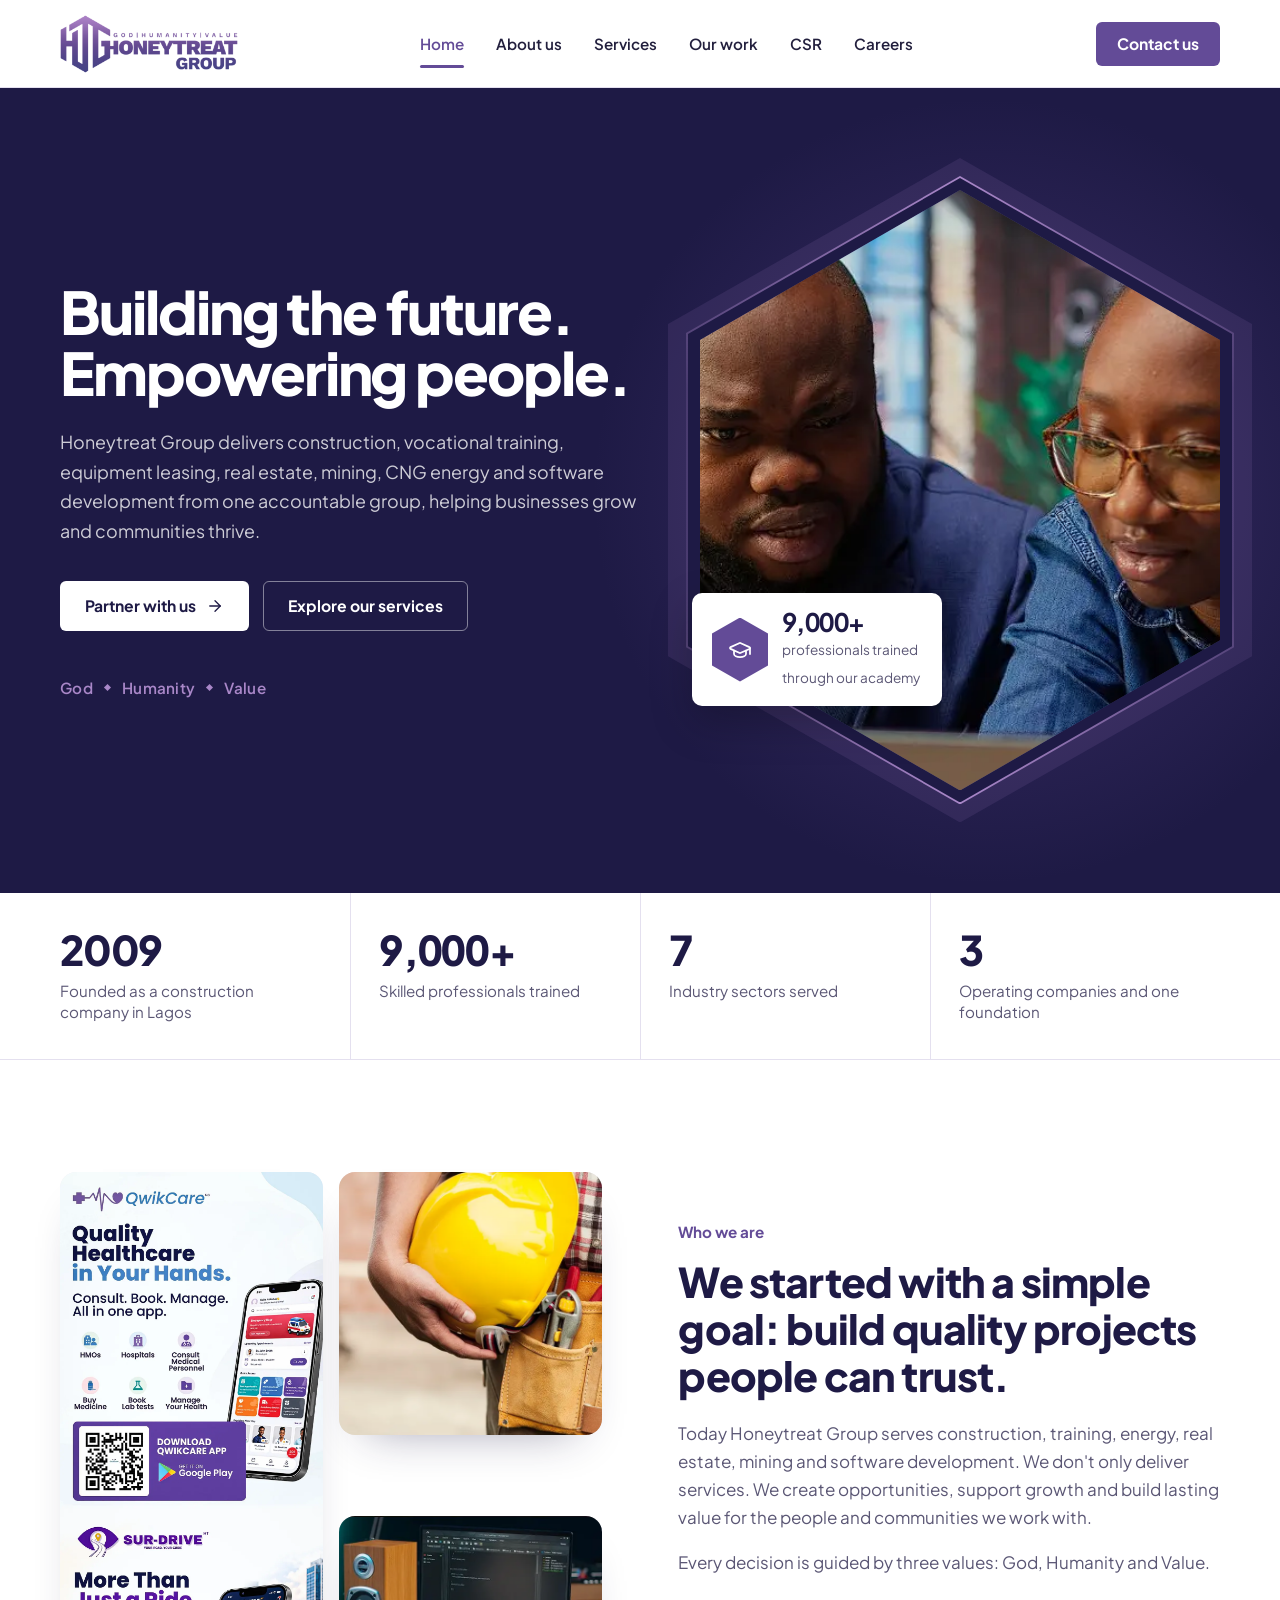
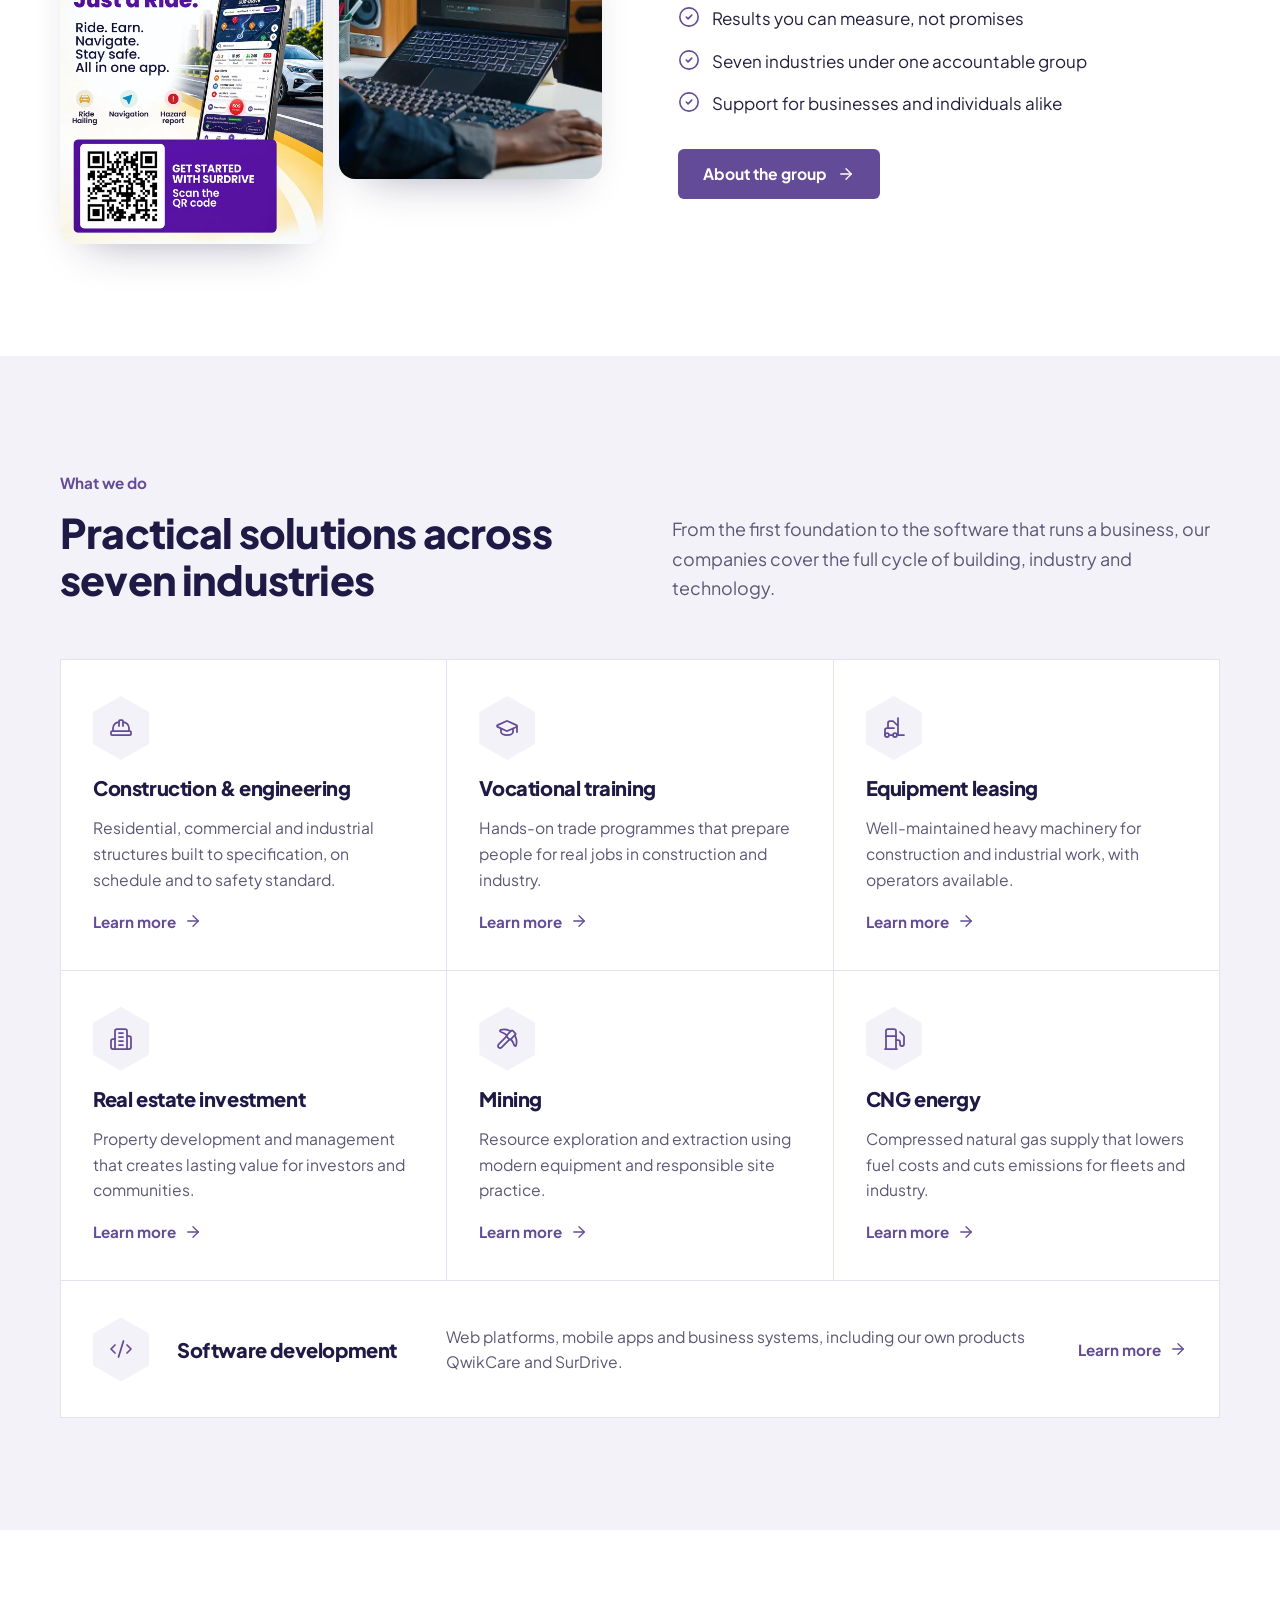
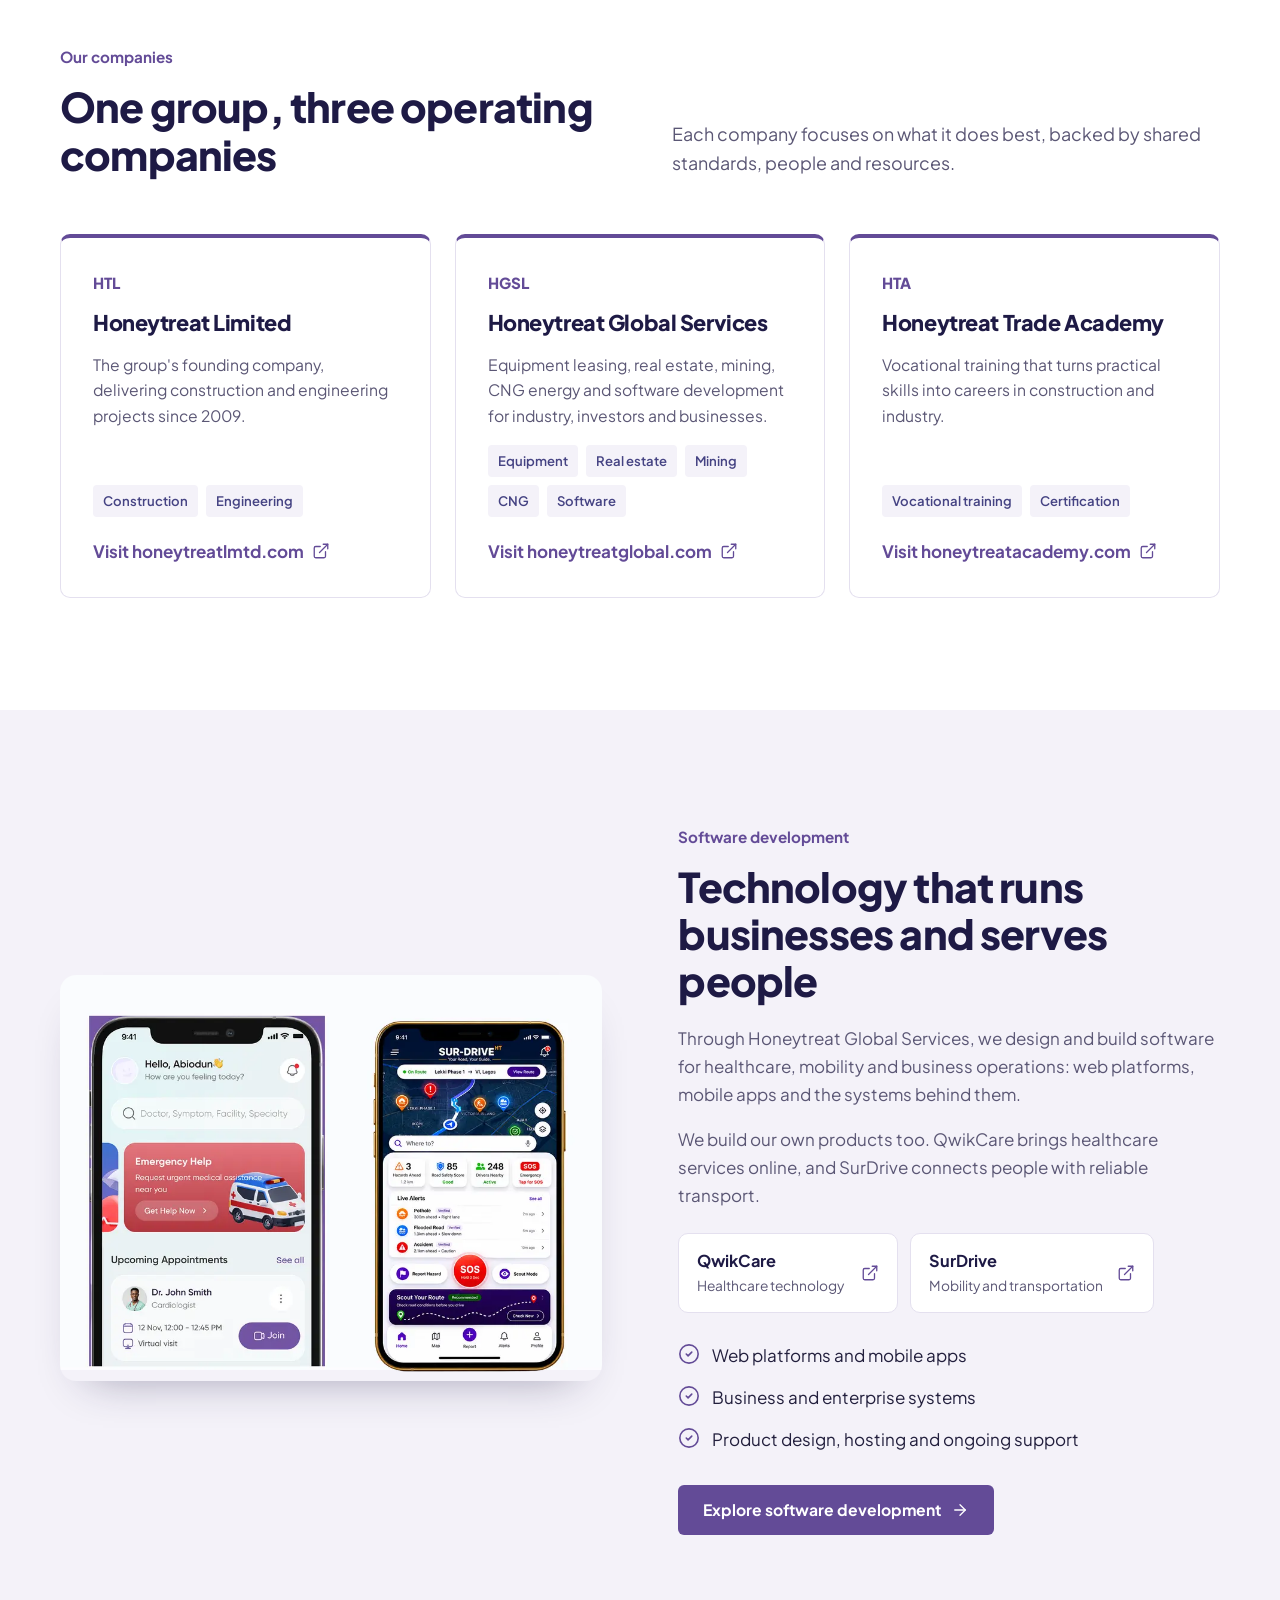
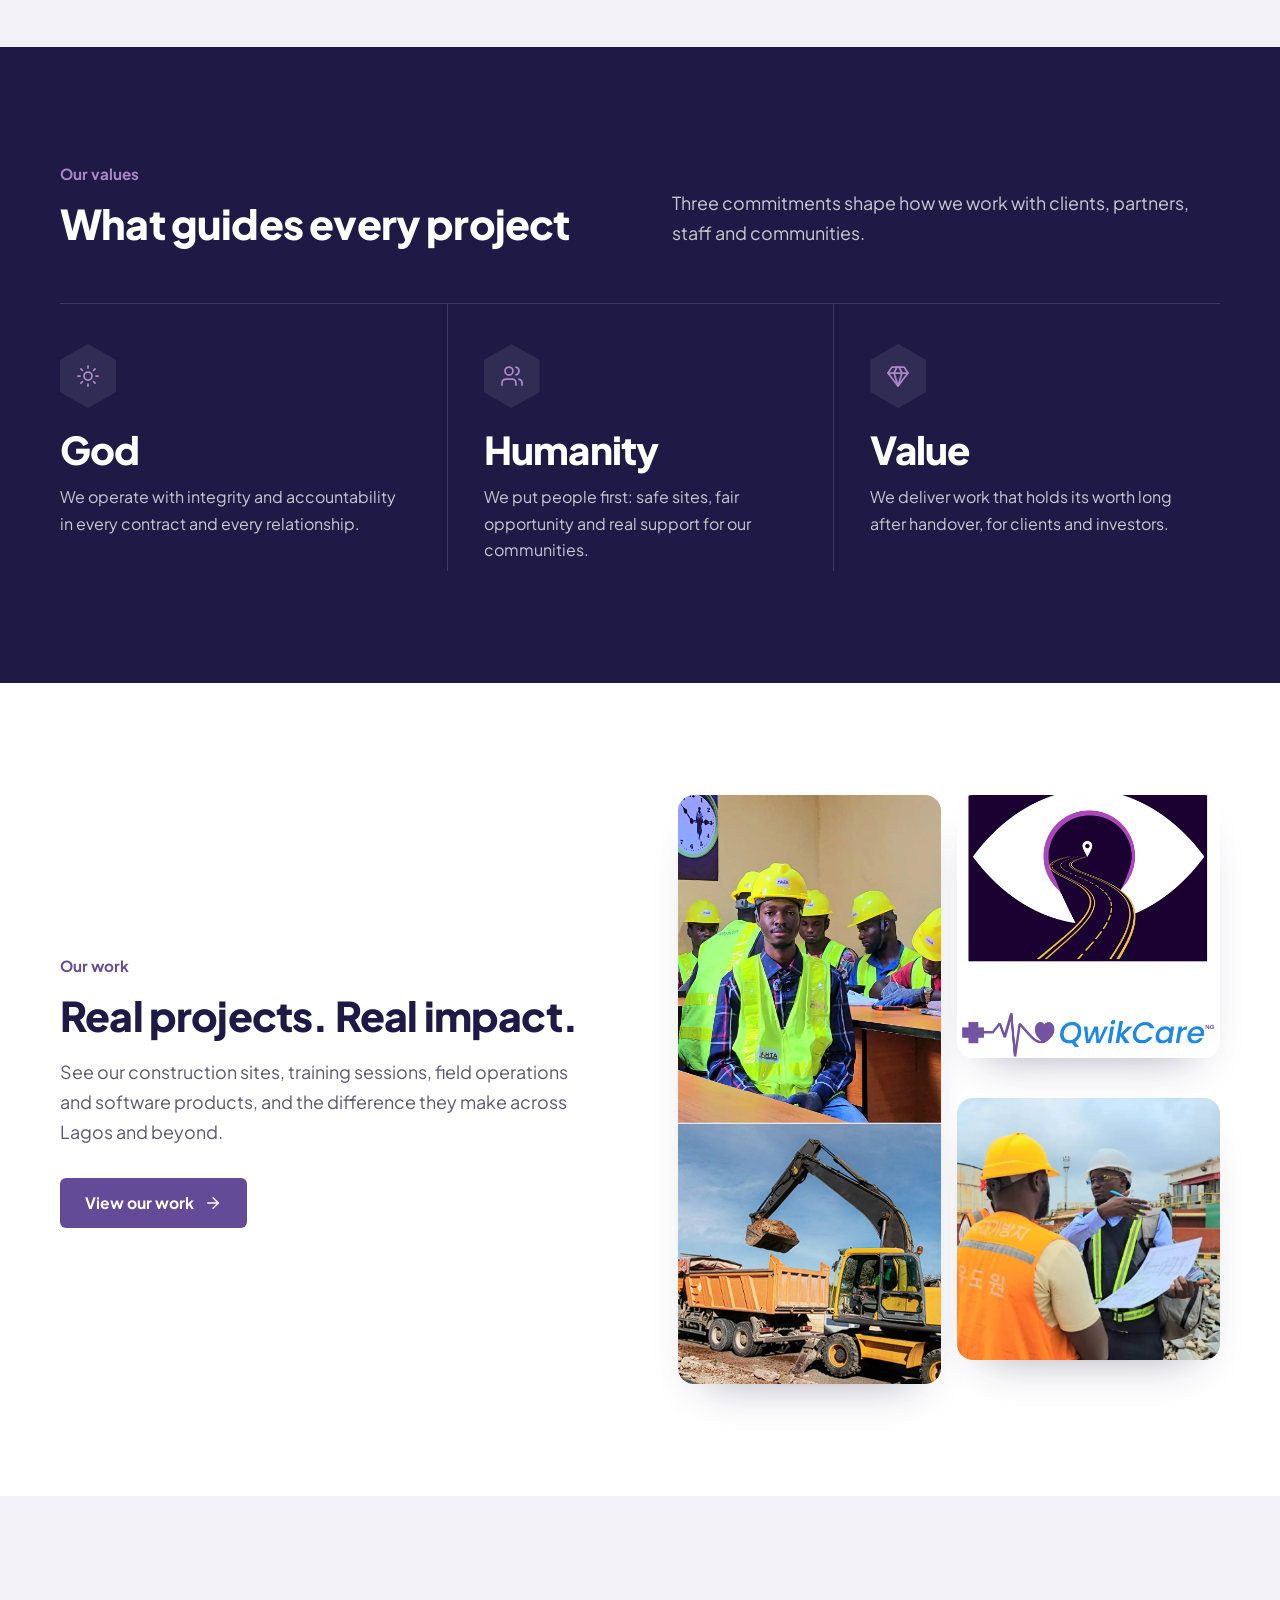
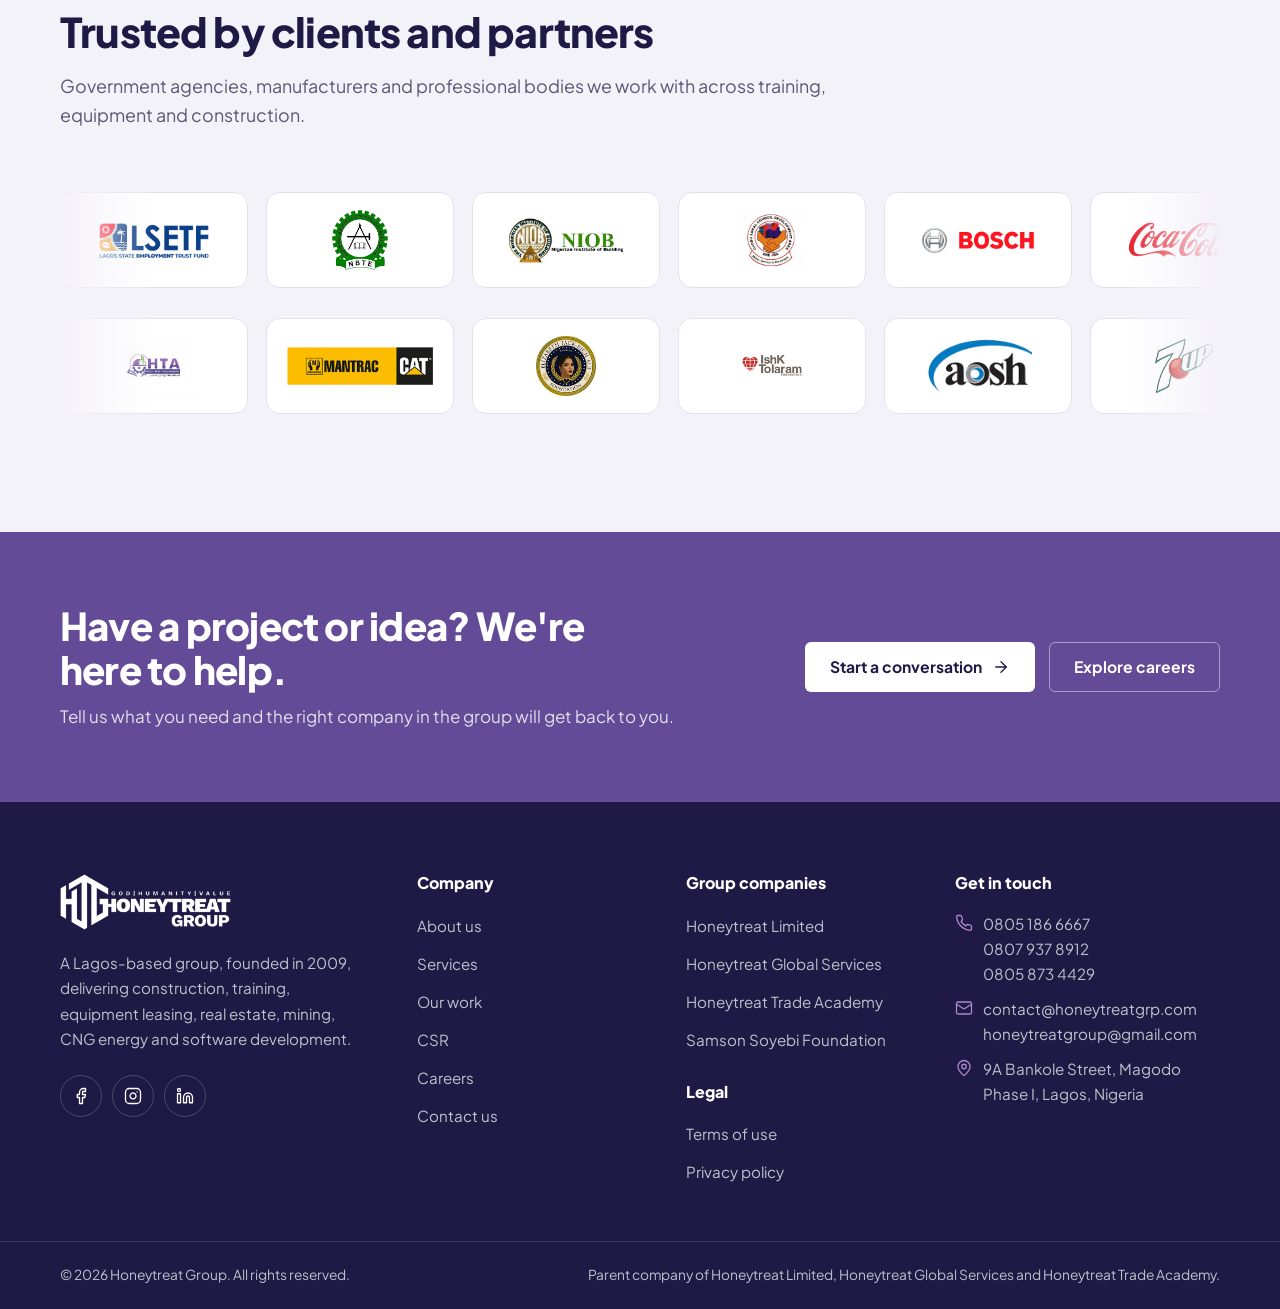
==== commit 3bddf473: "Convert site images to WebP" ====
--- a/index.html
+++ b/index.html
@@ -126,7 +126,7 @@
     </div>
     <div class="hex-media">
       <div class="hex-outline" aria-hidden="true"></div>
-      <div class="hex-img"><img src="assets/img/site/home-hero.jpg" data-fallback="https://images.unsplash.com/photo-1504307651254-35680f356dfd?auto=format&fit=crop&w=1000&q=80" alt="Honeytreat construction team on site" fetchpriority="high" width="520" height="600"></div>
+      <div class="hex-img"><img src="assets/img/site/home-hero.webp" data-fallback="https://images.unsplash.com/photo-1504307651254-35680f356dfd?auto=format&fit=crop&w=1000&q=80" alt="Honeytreat construction team on site" fetchpriority="high" width="520" height="600"></div>
       <div class="hex-badge"><span class="hex-icon solid"><svg class="icon"  viewBox="0 0 24 24" fill="none" stroke="currentColor" stroke-width="1.75" stroke-linecap="round" stroke-linejoin="round" aria-hidden="true" focusable="false"><path d="M21.42 10.922a1 1 0 0 0-.019-1.838L12.83 5.18a2 2 0 0 0-1.66 0L2.6 9.08a1 1 0 0 0 0 1.832l8.57 3.908a2 2 0 0 0 1.66 0z"/><path d="M22 10v6"/><path d="M6 12.5V16a6 3 0 0 0 12 0v-3.5"/></svg></span><div><strong>9,000+</strong><span>professionals trained through our academy</span></div></div>
     </div>
   </div>
@@ -144,9 +144,9 @@
 <section class="section">
   <div class="container split">
     <div class="mosaic">
-      <div class="media ratio-3-4"><img src="assets/img/site/home-about-1.jpg" data-fallback="https://images.unsplash.com/photo-1504307651254-35680f356dfd?auto=format&fit=crop&w=700&q=80" alt="Construction crew reviewing plans" loading="lazy" width="350" height="467"></div>
-      <div class="media ratio-1"><img src="assets/img/site/home-about-2.jpg" data-fallback="https://images.unsplash.com/photo-1524178232363-1fb2b075b655?auto=format&fit=crop&w=500&q=80" alt="Trainees in a classroom session" loading="lazy" width="250" height="250"></div>
-      <div class="media ratio-1"><img src="assets/img/site/home-about-3.jpg" data-fallback="https://images.unsplash.com/photo-1486325212027-8081e485255e?auto=format&fit=crop&w=500&q=80" alt="Completed commercial building" loading="lazy" width="250" height="250"></div>
+      <div class="media ratio-3-4"><img src="assets/img/site/home-about-1.webp" data-fallback="https://images.unsplash.com/photo-1504307651254-35680f356dfd?auto=format&fit=crop&w=700&q=80" alt="Construction crew reviewing plans" loading="lazy" width="350" height="467"></div>
+      <div class="media ratio-1"><img src="assets/img/site/home-about-2.webp" data-fallback="https://images.unsplash.com/photo-1524178232363-1fb2b075b655?auto=format&fit=crop&w=500&q=80" alt="Trainees in a classroom session" loading="lazy" width="250" height="250"></div>
+      <div class="media ratio-1"><img src="assets/img/site/home-about-3.webp" data-fallback="https://images.unsplash.com/photo-1486325212027-8081e485255e?auto=format&fit=crop&w=500&q=80" alt="Completed commercial building" loading="lazy" width="250" height="250"></div>
     </div>
     <div>
       <span class="kicker">Who we are</span>
@@ -240,7 +240,7 @@
 
 <section class="section section-mist" id="software-development">
   <div class="container split">
-    <div class="media ratio-4-3"><img src="assets/img/site/home-software.jpg" data-fallback="https://images.unsplash.com/photo-1461749280684-dccba630e2f6?auto=format&fit=crop&w=1000&q=80" alt="Software developers building a web platform" loading="lazy" width="600" height="450"></div>
+    <div class="media ratio-4-3"><img src="assets/img/site/home-software.webp" data-fallback="https://images.unsplash.com/photo-1461749280684-dccba630e2f6?auto=format&fit=crop&w=1000&q=80" alt="Software developers building a web platform" loading="lazy" width="600" height="450"></div>
     <div>
       <span class="kicker">Software development</span>
       <h2 class="h2">Technology that runs businesses and serves people</h2>
@@ -282,9 +282,9 @@
       <div class="btn-row" style="margin-top:32px"><a class="btn btn-primary" href="work.html"><span>View our work</span><svg class="icon"  viewBox="0 0 24 24" fill="none" stroke="currentColor" stroke-width="1.75" stroke-linecap="round" stroke-linejoin="round" aria-hidden="true" focusable="false"><path d="M5 12h14"/><path d="m12 5 7 7-7 7"/></svg></a></div>
     </div>
     <div class="mosaic">
-      <div class="media ratio-3-4"><img src="assets/img/site/home-work-1.jpg" data-fallback="https://images.unsplash.com/photo-1581094794329-c8112a89af12?auto=format&fit=crop&w=700&q=80" alt="Industrial operations" loading="lazy" width="350" height="467"></div>
-      <div class="media ratio-1"><img src="assets/img/site/home-work-2.jpg" data-fallback="https://images.unsplash.com/photo-1572120360610-d971b9d7767c?auto=format&fit=crop&w=500&q=80" alt="Heavy equipment on site" loading="lazy" width="250" height="250"></div>
-      <div class="media ratio-1"><img src="assets/img/site/home-work-3.jpg" data-fallback="https://images.unsplash.com/photo-1498050108023-c5249f4df085?auto=format&fit=crop&w=500&q=80" alt="Software development work" loading="lazy" width="250" height="250"></div>
+      <div class="media ratio-3-4"><img src="assets/img/site/home-work-1.webp" data-fallback="https://images.unsplash.com/photo-1581094794329-c8112a89af12?auto=format&fit=crop&w=700&q=80" alt="Industrial operations" loading="lazy" width="350" height="467"></div>
+      <div class="media ratio-1"><img src="assets/img/site/home-work-2.webp" data-fallback="https://images.unsplash.com/photo-1572120360610-d971b9d7767c?auto=format&fit=crop&w=500&q=80" alt="Heavy equipment on site" loading="lazy" width="250" height="250"></div>
+      <div class="media ratio-1"><img src="assets/img/site/home-work-3.webp" data-fallback="https://images.unsplash.com/photo-1498050108023-c5249f4df085?auto=format&fit=crop&w=500&q=80" alt="Software development work" loading="lazy" width="250" height="250"></div>
     </div>
   </div>
 </section>
